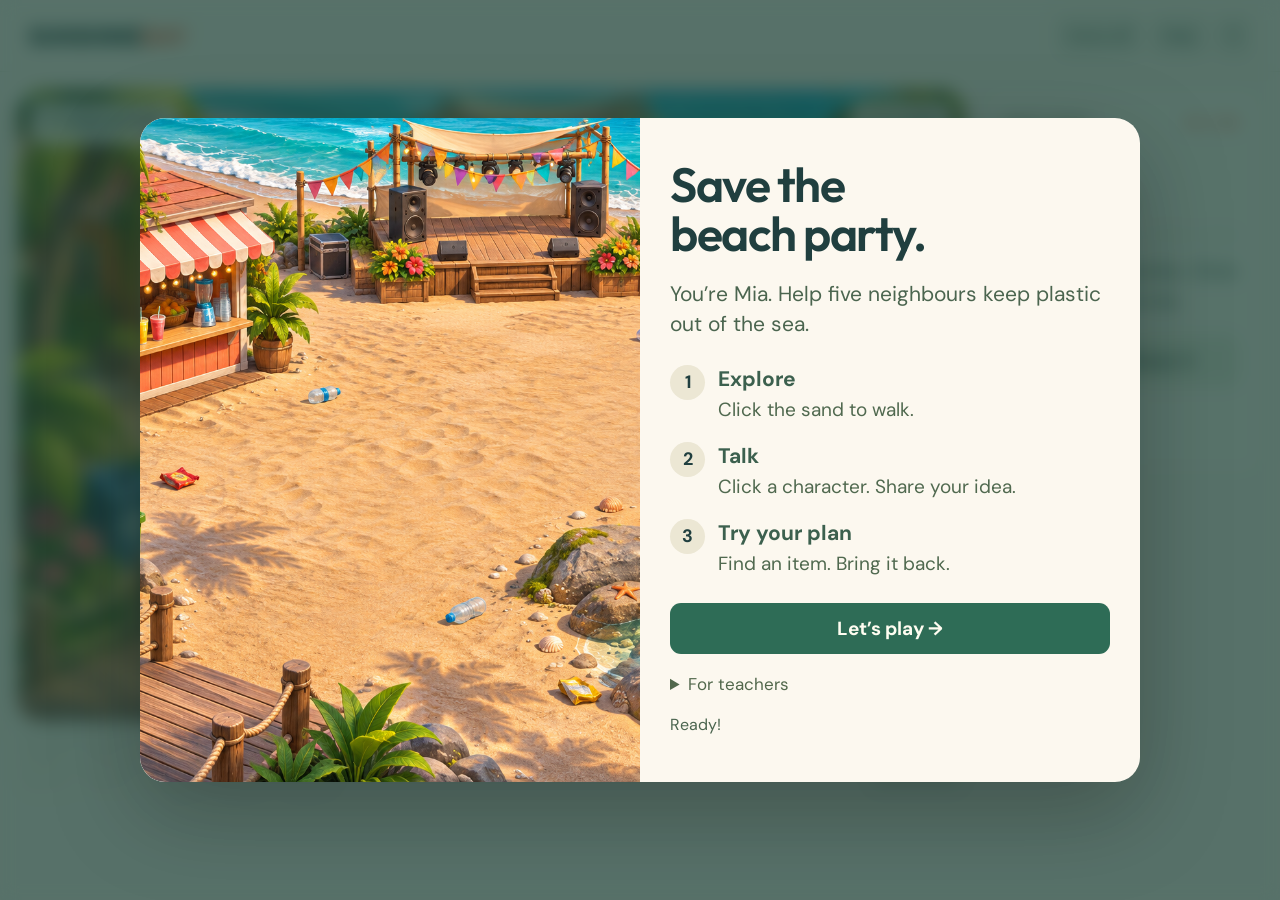
==== index.html @ f7602ed6 "Publish Sunshine Bay beach adventure" ====
<!doctype html><html lang="en"><head><meta charset="utf-8"><meta name="viewport" content="width=device-width,initial-scale=1"><title>Sunshine Bay — A Beach Adventure</title><link rel="stylesheet" href="game.css"><link rel="stylesheet" href="readability.css"></head><body>
<header><a class="logo" href="#">SUNSHINE<span>BAY</span><small>A BEACH ADVENTURE</small></a><div class="header-note"></div><nav><button id="voice" aria-pressed="false">Voice off</button><button id="help">Help</button><button id="restart" title="New game" aria-label="New game">↻</button></nav></header>
<main><section class="play-area"><div class="world-shell" id="shell"><div id="world"><img class="environment" src="assets/beach-world.png" alt="Sunny beach with a drinks stall, festival stage and turtle pool" draggable="false"><div class="sea-glint"></div><div id="entities"></div><div id="footprints"></div><div id="destination"></div><div id="particles"></div><div class="world-note" id="worldNote"></div></div><div class="scene-top"><span class="location">☀ SUNSHINE BAY</span><button id="camera">◎ Find Mia</button></div><div class="walk-tip" id="walkTip"></div><div id="toast" role="status"></div><button id="resumeDialogue" class="hidden">Keep talking ↗</button></div><div class="inventory"><div class="inventory-label">BACKPACK</div><div id="inventorySlots"></div><button id="journalBtn">Our story</button></div></section>
<aside><div class="quest-top"><span class="overline">NEXT STEP</span><span id="counter">01 / 05</span></div><h1 id="questTitle">The cup mountain</h1><div class="progress" id="progress"></div><p id="goal" class="goal"></p><button id="goTarget" class="go-target">Take me there →</button><div class="steps" id="steps"></div><div id="neighbours"></div><div class="speaking-tip"><p id="speakingTip"></p><button id="phrasesBtn">Need words? +</button><p id="phrases" class="hidden">We could… because…<br>What if we…?<br>First…, then…<br>This would protect marine life.</p></div></aside></main>
<section id="dialogue" class="dialogue hidden" role="dialog" aria-label="Character conversation"><div class="portrait-wrap"><div id="portrait" class="portrait"></div><span id="speakerRole"></span></div><div class="dialogue-main"><div class="dialogue-head"><b id="speaker"></b><span id="dialogueStep"></span><button id="closeDialogue" aria-label="Hide conversation">−</button></div><p id="npcLine" aria-live="polite"></p><p id="speakingPrompt"></p><div id="choices"></div><div id="answerArea" class="hidden"><div id="typingBox" class="hidden"><label for="answer">Your idea</label><textarea id="answer" rows="2" placeholder="We could… because…"></textarea><button id="send" class="primary">Send →</button></div><div class="answer-actions"><button id="oral" class="primary">I’ve said my idea ✓</button><button id="typingToggle" class="oral" aria-expanded="false">Type instead</button></div><p id="answerFeedback" role="status"></p></div><div id="dialogueActions"></div><div id="responseTag" class="response-tag"></div></div></section>
<div id="overlay" class="overlay"><div class="welcome-card"><div class="welcome-art"><img src="assets/beach-world.png" alt="Sunshine Bay beach"></div><div class="welcome-copy"><h2>Save the<br>beach party.</h2><p>You’re Mia. Help five neighbours keep plastic out of the sea.</p><div class="tutorial"><div><b>1</b><span><strong>Explore</strong>Click the sand to walk.</span></div><div><b>2</b><span><strong>Talk</strong>Click a character. Share your idea.</span></div><div><b>3</b><span><strong>Try your plan</strong>Find an item. Bring it back.</span></div></div><button id="start" class="primary">Let’s play →</button><details class="teacher-note"><summary>For teachers</summary><p>Speak first, then press “I’ve said my idea”. Characters have scripted replies. You can also type an answer. No speech recognition.</p></details><p id="loading">Loading the beach…</p></div></div></div>
<div id="journal" class="overlay hidden"><div class="journal-card"><div class="dialogue-head"><h2>Our beach story</h2><button id="closeJournal">Close ×</button></div><div id="journalContent"></div></div></div><script src="story.js"></script><script src="game.js"></script></body></html>
---- game.css ----
@import url('https://fonts.googleapis.com/css2?family=DM+Sans:wght@400;500;600;700&family=Outfit:wght@400;500;600;700;800&display=swap');
:root{--ink:#203f3f;--muted:#75827b;--cream:#fcf8ef;--coral:#ed795b;--green:#357b68;--line:#e7e7d9}*{box-sizing:border-box}body{margin:0;background:var(--cream);color:var(--ink);font-family:'DM Sans',Arial,sans-serif}button,a,textarea{-webkit-tap-highlight-color:transparent}button{cursor:pointer;border:0;font:inherit;color:inherit}button:focus-visible,a:focus-visible{outline:3px solid #edac4f;outline-offset:3px}button:disabled{cursor:wait;opacity:.5}header{height:80px;display:flex;align-items:center;justify-content:space-between;padding:0 28px;border-bottom:1px solid var(--line);gap:20px}.logo{text-decoration:none;color:var(--ink);font-family:Outfit,Arial,sans-serif;font-size:24px;font-weight:800;letter-spacing:-1px;line-height:1}.logo span{color:var(--coral)}.logo small{display:block;font:9px 'DM Sans',Arial;letter-spacing:3px;margin-top:7px}.header-note{font-size:13px;color:var(--muted)}nav{display:flex;gap:7px}nav button{background:#ebece0;padding:10px 12px;border-radius:9px;font-size:12px}main{display:grid;grid-template-columns:minmax(0,1fr) 290px;gap:20px;max-width:1800px;margin:auto;padding:20px 24px}.play-area{min-width:0}.world-shell{position:relative;overflow:hidden;border-radius:22px;background:#e9ca8b;aspect-ratio:3/2;box-shadow:0 14px 35px #183b3914;isolation:isolate}#world{position:absolute;width:1536px;height:1024px;transform-origin:top left;overflow:hidden;user-select:none}.environment{position:absolute;width:1536px;height:1024px;pointer-events:none}.sea-glint{position:absolute;top:0;left:22%;width:60%;height:100px;background:linear-gradient(115deg,transparent,#fffa,transparent);opacity:.17;animation:glint 9s ease-in-out infinite;pointer-events:none;clip-path:polygon(0 0,100% 0,100% 35%,0 75%)}@keyframes glint{50%{opacity:.5;transform:translateX(130px)}}.scene-top{position:absolute;left:17px;right:17px;top:17px;display:flex;justify-content:space-between;pointer-events:none}.location,.scene-top button{background:#fffc;color:#315449;padding:10px 13px;border-radius:12px;font-size:10px;font-weight:800;letter-spacing:1px;box-shadow:0 4px 12px #2343}.location i{font-style:normal;color:#8c987f;padding-left:10px}.scene-top button{pointer-events:auto;letter-spacing:0}.walk-tip{position:absolute;bottom:14px;left:16px;right:16px;width:fit-content;max-width:90%;border:1px solid #ffffff4d;background:#254f45df;color:white;padding:11px 15px;border-radius:12px;font-size:12px;box-shadow:0 3px 15px #2342;pointer-events:none}.entity{position:absolute;background:none;border:0;padding:0;transform:translate(-50%,-100%);transform-origin:center bottom;cursor:pointer}.actor{width:175px;height:175px;filter:drop-shadow(0 8px 3px #4c473527)}.actor .sprite{width:100%;height:100%;background-image:url('assets/characters.png');background-size:300% 200%;background-repeat:no-repeat;animation:breathe 3.5s ease-in-out infinite;transform-origin:bottom}.actor .nameplate{position:absolute;top:100%;left:50%;transform:translateX(-50%);font-size:16px;padding:5px 12px;background:#fff7e9ef;box-shadow:0 3px 5px #724f2420;border-radius:20px;white-space:nowrap;line-height:1.2;font-weight:800}.actor .questmark{position:absolute;left:48%;top:-22px;background:#f9d367;color:#64471e;width:32px;height:35px;border-radius:14px 14px 14px 0;display:grid;place-items:center;font-size:23px;font-weight:900;box-shadow:0 3px 0 #a77d37;animation:float 1.5s ease-in-out infinite}.actor.done .questmark{background:#9fddad;color:#2a684e}.actor.current .nameplate{background:#ffe0a1}.actor:hover .sprite{filter:brightness(1.1)}@keyframes breathe{50%{transform:translateY(-3px) rotate(.5deg)}}@keyframes float{50%{transform:translateY(-9px)}}#player{pointer-events:none;width:190px;height:190px;z-index:100}.player-ring{position:absolute;bottom:2px;left:27%;width:48%;height:15px;border:3px solid #e8fff7;border-radius:50%;box-shadow:0 0 15px #dcfff9}#player .sprite{background-image:url('assets/walk-cycle.png');background-size:400% 200%;background-position:0 0;animation:none}.item{width:95px;height:95px;filter:drop-shadow(0 5px 3px #714f3530);transition:filter .2s}.item:hover{filter:drop-shadow(0 0 12px #fff)}.item-image{display:block;width:100%;height:100%;background:url('assets/items.png');background-size:400% 200%;background-repeat:no-repeat}.item .item-name{position:absolute;bottom:100%;left:50%;transform:translateX(-50%);white-space:nowrap;background:#fff9e6;padding:7px 11px;border-radius:9px;font-size:16px;opacity:0;pointer-events:none}.item:hover .item-name,.item.focused .item-name{opacity:1}.item.focused:after{content:'✦';position:absolute;top:-15px;left:44%;font-size:27px;color:#fff4bb;text-shadow:0 0 10px #b67a1f;animation:float 1.6s infinite}.hotspot{position:absolute;transform:translate(-50%,-50%);width:50px;height:50px;background:#fff0;border:3px solid #fffa;border-radius:50%;box-shadow:0 0 0 8px #fffa3822;animation:pulse 2s infinite;cursor:pointer}.hotspot:before{content:'⌕';font-size:27px;color:#fff;text-shadow:0 1px 4px #5e4c30}.hotspot:hover{background:#fff5}.hotspot.done{border-color:#a9e1ad;animation:none}.hotspot.done:before{content:'✓';color:#d6f4bc}.hotspot span{display:none;position:absolute;bottom:115%;left:50%;transform:translateX(-50%);background:#fffbe8;padding:7px 12px;font-size:16px;border-radius:10px;white-space:nowrap}.hotspot:hover span{display:block}@keyframes pulse{50%{box-shadow:0 0 0 12px #fff2}}#destination{position:absolute;width:36px;height:18px;border:3px solid #fff;border-radius:50%;transform:translate(-50%,-50%);opacity:0;pointer-events:none}.footprint{position:absolute;width:9px;height:5px;border-radius:50%;background:#a97e4550;animation:fade 3s forwards;pointer-events:none}@keyframes fade{to{opacity:0}}.speech{position:absolute;transform:translate(-50%,-100%);max-width:320px;padding:16px 20px;border-radius:22px 22px 22px 0;background:#fffdf1;box-shadow:0 7px 0 #6c542329;font-size:20px;line-height:1.3;font-weight:700;pointer-events:none;z-index:9999;animation:appear .25s ease-out}.speech:after{content:'';position:absolute;top:100%;left:18px;border:10px solid transparent;border-top-color:#fffdf1;border-left-color:#fffdf1}@keyframes appear{from{opacity:0;translate:0 15px}to{opacity:1;translate:0 0}}.prop{position:absolute;pointer-events:none;transform:translate(-50%,-100%);width:120px;height:120px}.party-particle{position:absolute;font-size:36px;pointer-events:none;animation:confetti 2s ease-out forwards;z-index:9999}@keyframes confetti{to{transform:translate(var(--dx),-260px) rotate(200deg);opacity:0}}.world-note{position:absolute;right:60px;top:110px;background:#fff4d2;color:#58634b;padding:15px 20px;font-size:20px;border-radius:10px;box-shadow:0 4px 8px #0002;display:none}.world-note.visible{display:block}#toast{position:absolute;top:65px;left:50%;transform:translateX(-50%);width:max-content;max-width:85%;background:#244f47ed;color:#fffbea;padding:12px 18px;border-radius:14px;font-size:13px;opacity:0;pointer-events:none;transition:opacity .2s;z-index:10000}#toast.show{opacity:1}#resumeDialogue{position:absolute;bottom:65px;right:17px;background:#fff3c6;padding:12px;border-radius:12px;font-size:13px}.inventory{display:flex;align-items:center;gap:15px;padding:14px 2px;min-height:90px}.inventory-label{font-size:10px;font-weight:800;letter-spacing:1px}.inventory-label small{display:block;max-width:140px;font-size:10px;line-height:1.4;letter-spacing:0;font-weight:400;color:var(--muted);margin-top:5px}#inventorySlots{display:flex;gap:8px;flex:1}.slot{width:57px;height:57px;border:1px solid #e2dfcf;border-radius:14px;background:#f0ecdc;position:relative}.slot.empty{background:linear-gradient(135deg,#eee9dc,#f9f5e9)}.slot.empty:after{content:'+';position:absolute;inset:0;display:grid;place-items:center;color:#c7c3b5;font-size:20px}.slot .item-image{width:50px;height:50px;position:absolute;left:3px;top:3px}.slot.used{opacity:.6}.slot span{display:none;position:absolute;bottom:110%;background:#244e44;color:#fff;padding:7px;border-radius:7px;font-size:11px;white-space:nowrap}.slot:hover span{display:block}#journalBtn{font-size:12px;padding:11px;background:#e8eadd;border-radius:10px}aside{background:#fffdf5;border:1px solid var(--line);padding:22px;border-radius:20px;align-self:start}.quest-top{display:flex;justify-content:space-between;gap:10px}.overline{font-size:10px;letter-spacing:1.7px;font-weight:800;color:#819074}#counter{font-size:10px;color:var(--coral);font-weight:800}h1{font-family:Outfit,Arial;font-size:27px;font-weight:600;line-height:1.12;letter-spacing:-.5px;margin:15px 0}.progress{display:flex;gap:6px;margin:18px 0}.progress i{height:5px;background:#e7e9db;flex:1;border-radius:5px}.progress i.on{background:#6cab8c}.progress i.current{background:#edb467}.goal{font-size:13px;line-height:1.6;margin:15px 0;color:#54705f}.go-target{background:#eaf0df;width:100%;padding:12px;border-radius:10px;text-align:left;font-size:12px;font-weight:700}.steps{margin-top:18px;display:grid;gap:12px}.step{font-size:11px;display:flex;gap:9px;line-height:1.4;color:#a2a99a}.step b{display:grid;place-items:center;border:1px solid #dce0d0;width:20px;height:20px;border-radius:50%;flex-shrink:0;font-size:10px}.step.active{color:#3b6a55}.step.active b{background:#f6dc9c;border-color:#f6dc9c}.step.complete{color:#69957b}.step.complete b{background:#e4efdf;border-color:#e4efdf}.divider{height:1px;background:var(--line);margin:20px 0}#neighbours{display:flex;margin:12px -2px;gap:3px}.neighbour{width:43px;height:45px;overflow:hidden;border-radius:50%;background:#f0ebdd;position:relative;border:2px solid transparent}.neighbour.current{border-color:#d7aa57}.neighbour .mini-portrait{position:absolute;width:130px;height:130px;left:-44px;top:-4px;background-image:url('assets/characters.png');background-size:300% 200%}.neighbour.done{background:#dcebdd}.speaking-tip{background:#eef1e4;padding:14px;border-radius:13px;margin-top:18px}.speaking-tip>span{font-size:9px;color:#798763;letter-spacing:.8px;font-weight:bold}.speaking-tip p{font-size:12px;line-height:1.7;color:#58705a;margin:9px 0}.speaking-tip button{background:none;padding:0;color:#748260;font-size:11px;text-decoration:underline}.dialogue{position:fixed;bottom:22px;left:50%;transform:translateX(-50%);width:min(920px,calc(100% - 38px));display:flex;gap:22px;background:#fffdf2f7;box-shadow:0 15px 80px #153c3940;border:2px solid #fff;border-radius:24px;padding:24px;z-index:30;backdrop-filter:blur(15px);animation:appear .3s ease-out}.portrait-wrap{width:118px;flex-shrink:0}.portrait{width:118px;height:138px;background:url('assets/characters.png');background-size:300% 200%;background-repeat:no-repeat;border-radius:14px}.portrait-wrap>span{font-size:9px;letter-spacing:1px;display:block;text-align:center;color:#8e947b;line-height:1.5;margin-top:8px}.dialogue-main{flex:1;min-width:0}.dialogue-head{display:flex;align-items:center;gap:12px}.dialogue-head b{font-family:Outfit,Arial;font-size:21px}.dialogue-head>span{font-size:10px;letter-spacing:1px;color:#ac9a71;flex:1}.dialogue-head>button{margin-left:auto;background:#efeddf;border-radius:9px;padding:7px 11px}.dialogue p{line-height:1.45}#npcLine{font-size:18px;margin:10px 0}#speakingPrompt{font-size:12px;color:#69806a;margin:8px 0}#choices{display:flex;gap:8px;flex-wrap:wrap;margin:13px 0}#choices button{background:#eee9d9;border:1px solid transparent;border-radius:12px;padding:12px 15px;font-size:12px}#choices button.selected{background:#e0ebd6;border-color:#70a68b}#answerArea label{font-size:11px;color:#89917b;display:block;margin-bottom:6px}textarea{display:block;width:100%;background:#fffdf7;border:1px solid #d7dcc9;padding:10px 12px;border-radius:10px;resize:vertical;font:14px 'DM Sans',Arial;color:#24483d;min-height:65px}textarea:focus{outline:2px solid #9ebf9a}.answer-actions{display:flex;gap:10px;margin-top:9px}.primary{background:#2e6c56;color:#fffdf1;border-radius:11px;padding:13px 19px;font-size:13px;font-weight:700}.primary:hover{background:#418569}.oral{background:#eeeada;color:#707d63;border-radius:11px;padding:11px 15px;font-size:12px}#answerFeedback{font-size:11px;color:#a66c43;margin:6px 0 0}#dialogueActions{display:flex;gap:9px;flex-wrap:wrap;margin-top:12px}.response-tag{font-size:9px;color:#9fa58e;margin-top:12px}.overlay{position:fixed;inset:0;background:#183d35b8;z-index:100;backdrop-filter:blur(9px);display:grid;place-items:center;padding:24px}.welcome-card{width:min(1000px,100%);max-height:93vh;display:grid;grid-template-columns:1fr 1fr;background:var(--cream);border-radius:25px;overflow:auto;box-shadow:0 30px 90px #0004}.welcome-art{min-height:620px;position:relative;overflow:hidden;border-radius:25px 0 0 25px}.welcome-art img{width:100%;height:100%;object-fit:cover;object-position:39% center;position:absolute}.welcome-copy{padding:38px}.welcome-copy h2{font-family:Outfit,Arial;font-size:46px;line-height:1.02;font-weight:600;letter-spacing:-1.5px;margin:17px 0}.welcome-copy>p{font-size:13px;color:#78816c;line-height:1.7}.tutorial{display:grid;gap:16px;margin:25px 0}.tutorial>div{display:flex;gap:13px}.tutorial b{font-size:12px;background:#ece7d4;border-radius:50%;width:30px;height:30px;display:grid;place-items:center;flex-shrink:0}.tutorial span{font-size:12px;line-height:1.5;color:#7b836e}.tutorial strong{display:block;font-weight:700;color:#3c604e;font-size:13px;margin-bottom:3px}.welcome-copy .primary{width:100%}.welcome-copy .teacher-note{font-size:10px;margin:15px 0 0}#loading{font-size:10px}.journal-card{background:var(--cream);padding:30px;border-radius:24px;width:min(760px,100%);max-height:85vh;overflow:auto}.journal-card h2{font-family:Outfit,Arial;letter-spacing:-1px;font-weight:600}.journal-entry{padding:12px 0;border-bottom:1px solid var(--line);font-size:13px;line-height:1.6}.journal-entry b{color:#46775b}.final-card{max-width:620px;background:var(--cream);padding:40px;border-radius:25px;max-height:90vh;overflow:auto}.final-card h2{font:600 44px/1.05 Outfit,Arial;letter-spacing:-1px}.final-card p{line-height:1.6;font-size:14px}.final-card .primary{width:100%;margin-top:10px}.final-plans{background:#e8eddd;border-radius:13px;padding:15px;font-size:13px;line-height:1.8}.hidden{display:none!important}@media(min-width:1600px){aside{padding:28px}.goal{font-size:15px}.step{font-size:13px}}@media(max-width:1000px){main{grid-template-columns:minmax(0,1fr) 240px;padding:14px;gap:12px}aside{padding:16px}.header-note{display:none}h1{font-size:23px}.inventory-label{display:none}.slot{width:48px;height:48px}.slot .item-image{width:44px;height:44px;left:1px;top:1px}.dialogue{bottom:14px}}@media(max-width:740px){header{height:65px;padding:0 13px}.logo{font-size:20px}nav button{padding:8px;font-size:10px}main{grid-template-columns:1fr;padding:10px}.world-shell{aspect-ratio:1.2}.world-shell #world{top:0}aside{display:grid;grid-template-columns:1fr 1fr;gap:8px 15px}aside h1,aside .progress,aside .goal,aside .go-target{grid-column:1/-1}aside h1{margin:3px 0}.quest-top{grid-column:1/-1}aside .progress{margin:4px 0}.goal{margin:2px 0!important}.steps{grid-column:1/2;margin:7px 0}.divider,aside>.overline,#neighbours{display:none}.speaking-tip{grid-column:2/3;grid-row:6/8;margin-top:5px}.scene-top{left:10px;right:10px;top:10px}.location{font-size:8px;padding:8px}.location i{display:none}.scene-top button{font-size:9px;padding:8px}.walk-tip{font-size:10px;bottom:9px;left:9px;padding:8px}.inventory{padding:9px 0;gap:7px}.slot{width:43px;height:43px}.slot .item-image{width:39px;height:39px}.dialogue{gap:10px;padding:15px;border-radius:20px;max-height:83vh;overflow:auto;bottom:9px;width:calc(100% - 18px)}.portrait-wrap{width:68px}.portrait{width:68px;height:85px}#npcLine{font-size:15px}#choices button{padding:9px;font-size:11px}.answer-actions{flex-wrap:wrap}.primary,.oral{font-size:12px;padding:11px}.portrait-wrap>span{font-size:7px}.dialogue-head b{font-size:18px}.dialogue-head>span{font-size:8px}.welcome-card{grid-template-columns:1fr}.welcome-art{min-height:150px;max-height:180px;border-radius:25px 25px 0 0}.welcome-copy{padding:23px}.welcome-copy h2{font-size:34px;margin:10px 0}.tutorial{margin:16px 0;gap:10px}.welcome-copy>p{font-size:12px}.tutorial strong{font-size:12px}.tutorial span{font-size:11px}#journalBtn{font-size:10px;padding:9px}.final-card{padding:25px}.final-card h2{font-size:34px}}

/* Preserve the complete beach at every viewport width. */
@media(max-width:740px){.world-shell{aspect-ratio:3/2}.walk-tip{max-width:94%;line-height:1.4}.dialogue{max-height:78vh}}

.cleanup-layer{position:absolute;inset:0;width:1536px;height:1024px;pointer-events:none;animation:cleanFade 1s ease-out}@keyframes cleanFade{from{opacity:0}to{opacity:1}}
---- readability.css ----
/* One action at a time; readable classroom text. */
body{font-size:18px}header{height:72px}nav button{font-size:16px;min-height:44px}.logo small,.header-note,#steps,#neighbours,#speakerRole,#dialogueStep,#responseTag,#speakingTip,.walk-tip,.inventory-label{display:none!important}
main{grid-template-columns:minmax(0,1fr) 280px;gap:18px;padding:18px}aside{padding:22px;display:block}h1{font-size:30px;line-height:1.15}.overline,#counter{font-size:15px;letter-spacing:.7px}.goal{font-size:21px!important;line-height:1.45;color:#345c48;margin:18px 0!important}.go-target{font-size:18px;min-height:52px;text-align:center}.progress{margin:16px 0}.speaking-tip{padding:0;background:none;margin-top:20px}.speaking-tip button{font-size:18px;color:#345d49;text-decoration:none;padding:8px 0;min-height:44px}.speaking-tip p{font-size:20px;line-height:1.7;color:#345d49}#journalBtn{font-size:16px;min-height:44px}.location,.scene-top button{font-size:15px;letter-spacing:0;min-height:42px}.scene-top{top:12px;left:12px;right:12px}#toast,#resumeDialogue{font-size:18px;line-height:1.4}#toast{top:65px;max-width:90%}.world-note{display:none!important}.actor .nameplate{font-size:var(--map-label,28px);padding:6px 13px}.item .item-name,.hotspot span{font-size:var(--map-label,28px)}.hotspot{width:var(--map-target,60px);height:var(--map-target,60px)}.hotspot:before{font-size:var(--map-label,28px)}.dialogue-open .speech{display:none}.dialogue{width:min(980px,calc(100% - 32px));gap:18px;padding:24px;max-height:85vh;overflow:auto}.portrait-wrap{width:90px}.portrait{width:90px;height:110px}.dialogue-head b{font-size:27px}.dialogue-head>button{font-size:23px;min-width:44px;min-height:44px}#npcLine{font-size:26px;line-height:1.4;margin:12px 0}#speakingPrompt{font-size:20px;line-height:1.4;color:#466549;margin:10px 0}#speakingPrompt:empty{display:none}#choices{gap:10px;margin:18px 0}#choices button{font-size:19px;padding:14px 18px;min-height:50px}.primary,.oral{font-size:19px;min-height:50px;padding:13px 20px}.answer-actions{margin-top:18px;gap:12px}#answerArea label{font-size:18px;color:#526a4b}textarea{font-size:21px;line-height:1.5;min-height:85px}#typingBox>.primary{margin-top:10px}#answerFeedback{font-size:18px;line-height:1.4;color:#8e562b}#dialogueActions{margin-top:18px}.welcome-art{min-height:530px}.welcome-copy{padding:30px}.welcome-copy h2{font-size:48px;margin:12px 0 20px}.welcome-copy>p{font-size:21px;line-height:1.45;color:#4b654f}.tutorial{gap:18px;margin:25px 0}.tutorial strong{font-size:21px}.tutorial span{font-size:19px;line-height:1.4;color:#50694f}.tutorial b{font-size:18px;width:35px;height:35px}.welcome-copy .teacher-note{font-size:17px;line-height:1.5;margin-top:18px;color:#52684c}.teacher-note summary{cursor:pointer}.teacher-note p{font-size:17px}#loading{font-size:16px}.journal-entry{font-size:20px;line-height:1.55}.journal-card .dialogue-head button{font-size:18px}.final-card p,.final-plans{font-size:21px;line-height:1.5}.final-card .overline{display:none}.slot span{font-size:16px}
@media(max-width:1050px){main{grid-template-columns:1fr}aside{display:grid;grid-template-columns:1fr auto;gap:8px 20px;align-items:center}aside .quest-top{grid-column:1/-1}aside h1{grid-column:1;grid-row:2;margin:4px 0;font-size:26px}aside .progress{display:none}aside .goal{grid-column:1;grid-row:3;font-size:20px!important;margin:0!important}aside .go-target{grid-column:2;grid-row:2/4;width:auto}aside .speaking-tip{grid-column:1/-1;grid-row:auto;margin:0}.speaking-tip p{margin:6px 0}.world-shell{aspect-ratio:3/2}}
@media(max-width:640px){header{padding:0 12px;height:66px}.logo{font-size:21px}nav{gap:5px}nav button{font-size:15px;padding:8px 10px}main{padding:10px;gap:10px}.location{display:none}.scene-top{justify-content:flex-end}.scene-top button{font-size:16px}.inventory{min-height:68px}#journalBtn{font-size:15px;padding:9px}.slot{width:45px;height:45px}.slot .item-image{width:41px;height:41px}.quest-top .overline,#counter{font-size:14px}aside{padding:17px;gap:8px 12px}aside h1{font-size:24px}aside .goal{font-size:19px!important}aside .go-target{font-size:17px;padding:12px;max-width:130px}#toast{font-size:17px;top:60px}.dialogue{bottom:8px;width:calc(100% - 16px);padding:18px;gap:10px;max-height:88vh}.portrait-wrap{width:58px}.portrait{width:58px;height:73px}.dialogue-head b{font-size:25px}#npcLine{font-size:23px;line-height:1.35}#speakingPrompt{font-size:18px}#choices{gap:8px;margin:14px 0}#choices button{font-size:18px;min-height:48px;padding:11px 13px}.primary,.oral{font-size:18px;min-height:48px;padding:12px 16px}.answer-actions{gap:8px;margin-top:12px}.welcome-art{min-height:125px;max-height:125px}.welcome-copy{padding:22px}.welcome-copy h2{font-size:36px;line-height:1.05;margin:4px 0 15px}.welcome-copy>p{font-size:19px}.tutorial{gap:12px;margin:18px 0}.tutorial strong{font-size:19px}.tutorial span{font-size:17px}.tutorial b{font-size:17px;width:31px;height:31px}.welcome-copy .teacher-note{font-size:16px}.overlay{padding:12px}.final-card p,.final-plans{font-size:19px}}
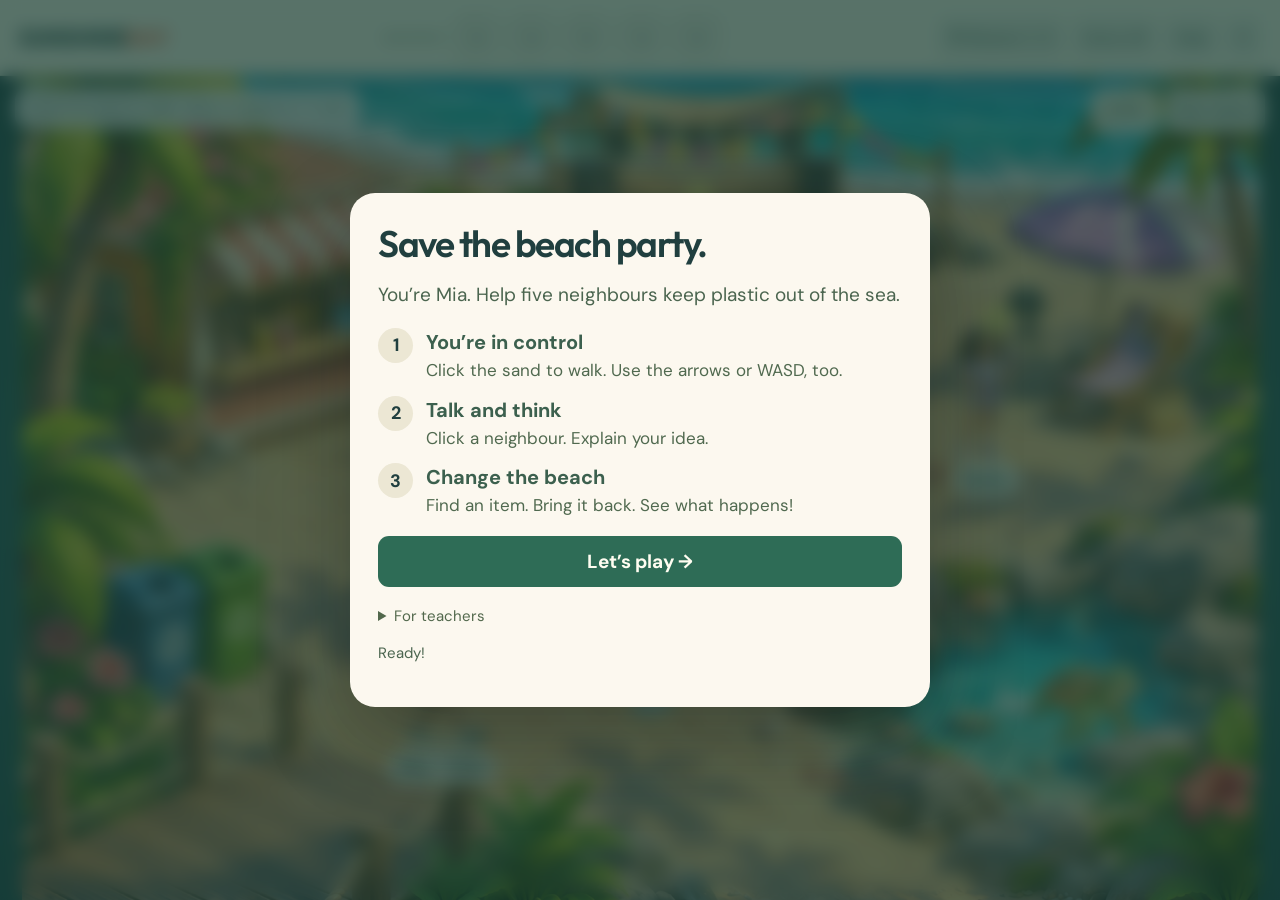
==== commit 769ec14c: "Make beach exploration manual and add a living festival scene" ====
--- a/index.html
+++ b/index.html
@@ -1,7 +1,7 @@
-<!doctype html><html lang="en"><head><meta charset="utf-8"><meta name="viewport" content="width=device-width,initial-scale=1"><title>Sunshine Bay — A Beach Adventure</title><link rel="stylesheet" href="game.css"><link rel="stylesheet" href="readability.css"></head><body>
-<header><a class="logo" href="#">SUNSHINE<span>BAY</span><small>A BEACH ADVENTURE</small></a><div class="header-note"></div><nav><button id="voice" aria-pressed="false">Voice off</button><button id="help">Help</button><button id="restart" title="New game" aria-label="New game">↻</button></nav></header>
-<main><section class="play-area"><div class="world-shell" id="shell"><div id="world"><img class="environment" src="assets/beach-world.png" alt="Sunny beach with a drinks stall, festival stage and turtle pool" draggable="false"><div class="sea-glint"></div><div id="entities"></div><div id="footprints"></div><div id="destination"></div><div id="particles"></div><div class="world-note" id="worldNote"></div></div><div class="scene-top"><span class="location">☀ SUNSHINE BAY</span><button id="camera">◎ Find Mia</button></div><div class="walk-tip" id="walkTip"></div><div id="toast" role="status"></div><button id="resumeDialogue" class="hidden">Keep talking ↗</button></div><div class="inventory"><div class="inventory-label">BACKPACK</div><div id="inventorySlots"></div><button id="journalBtn">Our story</button></div></section>
-<aside><div class="quest-top"><span class="overline">NEXT STEP</span><span id="counter">01 / 05</span></div><h1 id="questTitle">The cup mountain</h1><div class="progress" id="progress"></div><p id="goal" class="goal"></p><button id="goTarget" class="go-target">Take me there →</button><div class="steps" id="steps"></div><div id="neighbours"></div><div class="speaking-tip"><p id="speakingTip"></p><button id="phrasesBtn">Need words? +</button><p id="phrases" class="hidden">We could… because…<br>What if we…?<br>First…, then…<br>This would protect marine life.</p></div></aside></main>
+<!doctype html><html lang="en"><head><meta charset="utf-8"><meta name="viewport" content="width=device-width,initial-scale=1,viewport-fit=cover"><title>Sunshine Bay — A Beach Adventure</title><link rel="stylesheet" href="game.css"><link rel="stylesheet" href="readability.css"><link rel="stylesheet" href="play.css?v=4"></head><body>
+<header><a class="logo" href="#">SUNSHINE<span>BAY</span></a><div class="inventory" aria-label="Backpack"><div class="inventory-label">BACKPACK</div><div id="inventorySlots"></div></div><nav><button id="questButton">⚑ Mission 1 / 5</button><button id="music" class="hidden">♫ Music off</button><button id="voice" aria-pressed="false">Voice off</button><button id="help">Help</button><button id="restart" title="New game" aria-label="New game">↻</button></nav></header>
+<main><section class="play-area"><div class="world-shell" id="shell"><div id="world"><img class="environment" src="assets/beach-living.png" alt="Sunny beach with a drinks stall, festival stage and turtle pool" draggable="false"><div id="entities"></div><div id="footprints"></div><div id="destination"></div><div id="particles"></div><div class="world-note" id="worldNote"></div></div><div class="scene-top"><span class="location">Click the sand to walk · Click a neighbour to talk</span><div><button id="camera">◎ Mia</button><button id="journalBtn">Our story</button></div></div><div class="walk-tip" id="walkTip"></div><div id="toast" role="status"></div><button id="resumeDialogue" class="hidden">Keep talking ↗</button><div id="partyBanner" class="hidden">SUNSHINE BAY FESTIVAL <span>You made it happen!</span></div></div></section></main>
+<div id="questPanel" class="mission-overlay hidden"><aside role="dialog" aria-label="Your mission"><button id="closeQuest" class="close-panel" aria-label="Close mission">×</button><div class="quest-top"><span class="overline">YOUR MISSION</span><span id="counter">01 / 05</span></div><h1 id="questTitle">The cup mountain</h1><div class="progress" id="progress"></div><p id="goal" class="goal"></p><button id="goTarget" class="go-target">Show on the beach →</button><p class="manual-note">You move Mia. Click the sand to choose her path.</p><div class="steps" id="steps"></div><div id="neighbours"></div><div class="speaking-tip"><p id="speakingTip"></p><button id="phrasesBtn">Need words? +</button><p id="phrases" class="hidden">We could… because…<br>What if we…?<br>First…, then…<br>This would protect marine life.</p></div></aside></div>
 <section id="dialogue" class="dialogue hidden" role="dialog" aria-label="Character conversation"><div class="portrait-wrap"><div id="portrait" class="portrait"></div><span id="speakerRole"></span></div><div class="dialogue-main"><div class="dialogue-head"><b id="speaker"></b><span id="dialogueStep"></span><button id="closeDialogue" aria-label="Hide conversation">−</button></div><p id="npcLine" aria-live="polite"></p><p id="speakingPrompt"></p><div id="choices"></div><div id="answerArea" class="hidden"><div id="typingBox" class="hidden"><label for="answer">Your idea</label><textarea id="answer" rows="2" placeholder="We could… because…"></textarea><button id="send" class="primary">Send →</button></div><div class="answer-actions"><button id="oral" class="primary">I’ve said my idea ✓</button><button id="typingToggle" class="oral" aria-expanded="false">Type instead</button></div><p id="answerFeedback" role="status"></p></div><div id="dialogueActions"></div><div id="responseTag" class="response-tag"></div></div></section>
-<div id="overlay" class="overlay"><div class="welcome-card"><div class="welcome-art"><img src="assets/beach-world.png" alt="Sunshine Bay beach"></div><div class="welcome-copy"><h2>Save the<br>beach party.</h2><p>You’re Mia. Help five neighbours keep plastic out of the sea.</p><div class="tutorial"><div><b>1</b><span><strong>Explore</strong>Click the sand to walk.</span></div><div><b>2</b><span><strong>Talk</strong>Click a character. Share your idea.</span></div><div><b>3</b><span><strong>Try your plan</strong>Find an item. Bring it back.</span></div></div><button id="start" class="primary">Let’s play →</button><details class="teacher-note"><summary>For teachers</summary><p>Speak first, then press “I’ve said my idea”. Characters have scripted replies. You can also type an answer. No speech recognition.</p></details><p id="loading">Loading the beach…</p></div></div></div>
-<div id="journal" class="overlay hidden"><div class="journal-card"><div class="dialogue-head"><h2>Our beach story</h2><button id="closeJournal">Close ×</button></div><div id="journalContent"></div></div></div><script src="story.js"></script><script src="game.js"></script></body></html>
+<div id="overlay" class="overlay"><div class="welcome-card"><div class="welcome-copy"><h2>Save the beach party.</h2><p>You’re Mia. Help five neighbours keep plastic out of the sea.</p><div class="tutorial"><div><b>1</b><span><strong>You’re in control</strong>Click the sand to walk. Use the arrows or WASD, too.</span></div><div><b>2</b><span><strong>Talk and think</strong>Click a neighbour. Explain your idea.</span></div><div><b>3</b><span><strong>Change the beach</strong>Find an item. Bring it back. See what happens!</span></div></div><button id="start" class="primary">Let’s play →</button><details class="teacher-note"><summary>For teachers</summary><p>Speak first, then press “I’ve said my idea”. Characters have scripted replies. Typing is optional. Open ⚑ Mission for your next step.</p></details><p id="loading">Loading the beach…</p></div></div></div>
+<div id="journal" class="overlay hidden"><div class="journal-card"><div class="dialogue-head"><h2>Our beach story</h2><button id="closeJournal">Close ×</button></div><div id="journalContent"></div></div></div><script src="story.js?v=4"></script><script src="beach-life.js?v=4"></script><script src="game.js?v=4"></script></body></html>
--- a/play.css
+++ b/play.css
@@ -0,0 +1,8 @@
+html,body{height:100%;width:100%;overflow:hidden;overscroll-behavior:none}body{height:100dvh;display:flex;flex-direction:column;background:#1a4a48}header{flex:0 0 76px;height:76px;padding:8px 18px;background:#fffbee;gap:12px;z-index:20;box-shadow:0 3px 20px #1235}.logo{font-size:23px;white-space:nowrap}header nav{gap:6px}header nav button{font-size:15px;padding:10px 12px;white-space:nowrap}.inventory{margin:0 auto;min-height:0;padding:0;gap:9px;flex:1;justify-content:center}.inventory-label{display:block!important;font-size:10px;letter-spacing:1px;color:#67775e}#inventorySlots{flex:none;gap:7px}.slot{width:48px;height:48px;border:2px solid #dedfc9;background:#f1eedc}.slot .item-image{width:44px;height:44px;left:0;top:0}.slot.empty:after{font-size:27px;color:#84937c}.slot.used{opacity:.7;background:#deebd4}.slot span{top:115%;bottom:auto;z-index:99;background:#244d43;font-size:15px;padding:10px}.slot:last-child span{right:0}main{display:block!important;flex:1;min-height:0;width:100%;max-width:none;padding:0;overflow:hidden;margin:0}.play-area,.world-shell{width:100%;height:100%;min-height:0}.world-shell{aspect-ratio:auto!important;border-radius:0;background:radial-gradient(ellipse,#367f78,#123c40);box-shadow:none}#world{will-change:transform;isolation:isolate}.environment{z-index:0}#entities,#particles,#footprints{position:absolute;inset:0;pointer-events:none}#entities .entity,#entities .hotspot{pointer-events:auto}#entities .prop{pointer-events:none}.scene-top{top:12px;left:15px;right:15px;z-index:10;align-items:start}.scene-top>div{display:flex;gap:7px}.location{font-size:14px;font-weight:500;background:#ffffffe8;max-width:500px;min-height:0;padding:11px 14px}.scene-top button{background:#fffdf0ed;font-size:15px}.actor .nameplate{font-size:var(--map-label,28px)}#toast{top:auto;bottom:18px;max-width:min(80%,650px);z-index:25;font-size:18px;box-shadow:0 5px 20px #1235}.mission-overlay{position:fixed;inset:0;z-index:35;display:grid;place-items:center;background:#123b4563;backdrop-filter:blur(4px);padding:20px;animation:missionIn .3s ease-out}.mission-overlay aside{display:block!important;position:relative;width:min(530px,95vw);padding:32px;background:#fffcef;border:3px solid #fff7d4;border-radius:23px;box-shadow:0 25px 90px #1237;max-height:calc(100dvh - 35px);overflow:auto}.quest-top{padding-right:30px}.quest-top .overline,#counter{font-size:15px}.mission-overlay h1{font-size:34px;line-height:1.1;margin:18px 0;grid-row:auto}.mission-overlay .progress{display:flex!important;margin:18px 0}.mission-overlay .goal{font-size:24px!important;line-height:1.4;margin:18px 0!important}.mission-overlay .go-target{max-width:none;width:100%;font-size:20px;padding:16px;background:#326d55;color:white;grid-row:auto}.mission-overlay .speaking-tip{display:block;margin-top:10px}.mission-overlay .manual-note{font-size:16px;color:#718169;line-height:1.4;margin:14px 0 0}.close-panel{position:absolute;top:14px;right:14px;background:#e9ead9;width:38px;height:38px;border-radius:11px;font-size:27px}.target-glow{filter:drop-shadow(0 0 19px #fff5a7)!important}.target-glow .sprite{animation:targetGlow .65s ease-in-out 7}.target-beacon{position:absolute;pointer-events:none;transform:translate(-50%,-100%);font-size:var(--map-label,28px);color:#fff8bb;text-shadow:0 2px 5px #674d11;font-weight:900;animation:float 1s ease-in-out infinite;z-index:9999}.dialogue{bottom:18px;max-height:calc(100dvh - 105px);width:min(920px,calc(100% - 30px));padding:20px;z-index:40}#npcLine{font-size:24px;line-height:1.35}#speakingPrompt{font-size:18px}.dialogue .primary,.dialogue .oral,#choices button{font-size:18px;padding:11px 15px;min-height:45px}#choices{margin:12px 0}#dialogueActions{margin-top:12px}.answer-actions{margin-top:12px}#resumeDialogue{z-index:20;bottom:18px;right:18px}.welcome-card{display:block;max-width:580px;max-height:calc(100dvh - 28px);overflow:auto}.welcome-copy{padding:28px}.welcome-copy h2{font-size:37px;margin:4px 0 14px}.welcome-copy>p{font-size:19px}.tutorial{gap:13px;margin:18px 0}.tutorial strong{font-size:20px}.tutorial span{font-size:17px}.teacher-note,#loading{font-size:15px!important}.journal-card{max-height:calc(100dvh - 28px)}#partyBanner{position:absolute;top:20px;left:50%;transform:translateX(-50%);background:#fff0aeed;color:#615022;padding:12px 24px;text-align:center;font-weight:900;font-size:22px;border-radius:16px;box-shadow:0 5px 25px #1234;z-index:12;pointer-events:none;animation:missionIn .6s ease-out}#partyBanner span{display:block;font-size:15px;font-weight:500;margin-top:3px}.life-layer{position:absolute;inset:0;pointer-events:none;z-index:1}.water-motion{position:absolute;inset:0;pointer-events:none;z-index:1;overflow:hidden}.water-motion svg{width:1536px;height:1024px}.ocean-stroke{fill:none;stroke:#d6fff5;stroke-width:5;opacity:.65;animation:waveFlow 4.8s linear infinite}.ocean-stroke:nth-child(2n){animation-delay:-2.4s;stroke-width:3}.pool-ring{fill:none;stroke:#c4ffec;stroke-width:3;opacity:.5;animation:poolPulse 4s ease-in-out infinite}.swimming-turtle{width:142px;height:142px;position:absolute;pointer-events:none;transform:translate(-50%,-50%);filter:drop-shadow(0 10px 5px #07575455)}.swimming-turtle .item-image{position:absolute;inset:0;animation:turtlePaddle 1.3s ease-in-out infinite}.swimming-turtle:after{content:'';position:absolute;left:20%;top:70%;width:70%;height:15%;border:3px solid #c6fff6aa;border-radius:50%;animation:poolPulse 2.5s infinite;z-index:-1}.litter{position:absolute;transform:translate(-50%,-50%);width:64px;height:45px;filter:drop-shadow(0 5px 2px #76593455);pointer-events:none;transition:opacity 1.2s,scale 1.2s}.litter img{width:100%;height:100%;object-fit:contain}.litter.gone{opacity:0;scale:.3}.litter.water-litter{width:75px;height:50px;filter:drop-shadow(0 6px 4px #24686366)}.beach-visitor{position:absolute;width:155px;height:155px;transform:translate(-50%,-100%);pointer-events:none;filter:drop-shadow(0 8px 3px #514e4033)}.beach-visitor .visitor-sprite{width:100%;height:100%;background:url('assets/characters.png');background-size:300% 200%;transform-origin:bottom;animation:visitorIdle 2.2s ease-in-out infinite}.beach-visitor .visitor-bottle{position:absolute;width:48px;height:48px;left:58%;top:45%;background:url('assets/items.png');background-size:400% 200%;background-position:0 0;transform:rotate(-10deg)}.beach-visitor.cleaner .visitor-bottle{background-position:33.333% 0;width:70px;height:70px;top:42%;left:55%;transform:rotate(-35deg)}.beach-visitor.dancing .visitor-sprite{animation:visitorDance .65s ease-in-out infinite}.stage-lights{position:absolute;left:32%;top:4%;width:41%;height:30%;pointer-events:none;mix-blend-mode:screen;opacity:.55;z-index:2}.stage-lights i{position:absolute;top:0;left:10%;width:32%;height:100%;transform-origin:top;clip-path:polygon(48% 0,52% 0,100% 100%,0 100%);background:linear-gradient(#ffe5a9,#fd739b66,transparent);animation:spotlight 3s ease-in-out infinite alternate}.stage-lights i:nth-child(2){left:45%;background:linear-gradient(#d0ffda,#5be9e566,transparent);animation-delay:-1.5s}.festival-decoration{position:absolute;left:29%;top:31%;width:43%;font-size:45px;letter-spacing:20px;white-space:nowrap;pointer-events:none;z-index:5;color:#f5cc6a;text-shadow:0 2px 5px #6442}.stage-party .actor .sprite{animation:visitorDance .7s infinite}.stage-party .scene-top .location{visibility:hidden}.stage-party #questButton{background:#f3cb6d;color:#524324}@keyframes missionIn{from{opacity:0;translate:0 18px;scale:.94}to{opacity:1;translate:0 0;scale:1}}@keyframes targetGlow{50%{filter:brightness(1.4)}}@keyframes waveFlow{0%{transform:translate(30px,-12px);opacity:0}25%{opacity:.7}75%{opacity:.5}100%{transform:translate(-25px,26px);opacity:0}}@keyframes poolPulse{50%{opacity:.8;stroke-width:5}100%{opacity:.2}}@keyframes turtlePaddle{50%{transform:rotate(5deg) scaleY(.95)}}@keyframes visitorIdle{50%{transform:translateY(-3px) rotate(1deg)}}@keyframes visitorDance{0%,100%{transform:translateY(0) rotate(-5deg)}50%{transform:translateY(-13px) rotate(6deg)}}@keyframes spotlight{from{transform:rotate(-28deg)}to{transform:rotate(28deg)}}
+@media(max-width:1050px){header{height:115px;flex-basis:115px;flex-wrap:wrap;justify-content:space-between;gap:7px;padding:8px 14px}.logo{font-size:21px}.inventory{order:3;flex:0 0 100%;justify-content:center}.slot{width:42px;height:42px}.slot .item-image{width:38px;height:38px}header nav button{font-size:14px;min-height:39px;padding:8px 10px}.scene-top .location{display:none}.scene-top{justify-content:flex-end}.dialogue{max-height:calc(100dvh - 135px)}}
+@media(max-width:640px){header{height:114px;flex-basis:114px;padding:6px 8px}.logo{font-size:18px}header nav{gap:4px}header nav button{font-size:12px;min-height:34px;padding:7px 8px}header nav #voice{display:none}.inventory-label{font-size:10px}.slot{width:42px;height:42px}.scene-top{top:8px;right:8px}.scene-top button{font-size:13px;min-height:34px;padding:7px 10px}.mission-overlay aside{padding:24px}.mission-overlay h1{font-size:29px}.mission-overlay .goal{font-size:22px!important}.mission-overlay .go-target{font-size:18px}#toast{font-size:16px;bottom:12px;max-width:92%}.dialogue{padding:14px;gap:9px;bottom:8px;max-height:calc(100dvh - 130px);width:calc(100% - 16px)}.portrait-wrap{width:48px}.portrait{width:48px;height:62px}#npcLine{font-size:20px}#speakingPrompt{font-size:16px}#choices button,.dialogue .primary,.dialogue .oral{font-size:16px;min-height:42px;padding:10px 12px}.dialogue-head b{font-size:22px}textarea{font-size:18px;min-height:60px}.welcome-copy{padding:22px}.welcome-copy h2{font-size:31px}.welcome-copy>p{font-size:17px}.tutorial span{font-size:16px}.tutorial strong{font-size:18px}.tutorial{gap:10px;margin:14px 0}.teacher-note{margin-top:12px!important}#partyBanner{font-size:17px;top:55px;padding:10px 18px;white-space:nowrap}#partyBanner span{font-size:13px}}
+@media(max-height:580px) and (min-width:641px){header{flex-basis:62px;height:62px;flex-wrap:nowrap}.inventory{order:0;flex:1}.slot{width:39px;height:39px}.slot .item-image{width:35px;height:35px}.dialogue{max-height:calc(100dvh - 80px);padding:14px}#npcLine{font-size:20px}#speakingPrompt{font-size:16px}.welcome-copy{padding:20px}.welcome-copy h2{font-size:30px}.welcome-copy>p{font-size:17px}.tutorial{gap:8px;margin:12px 0}.tutorial span{font-size:15px}.tutorial strong{font-size:17px}}
+
+.beach-visitor .visitor-sprite{background-image:url('assets/visitors.png')}.slot:disabled{opacity:1}.slot.empty:after{color:#6b8667}#entities #player{pointer-events:none}
+#refill-prop:after{content:'';position:absolute;left:34%;top:48%;width:5px;height:30px;background:linear-gradient(#c6f9ff,#74c3e2bb);border-radius:5px;animation:waterPour 2.4s infinite}@keyframes waterPour{0%,40%,100%{opacity:0;transform:scaleY(.2)}55%,85%{opacity:1;transform:scaleY(1)}}
+@media(min-width:1051px) and (max-width:1240px){header{height:115px;flex-basis:115px;flex-wrap:wrap;justify-content:space-between;gap:7px;padding:8px 14px}.inventory{order:3;flex:0 0 100%;justify-content:center}.slot{width:42px;height:42px}.slot .item-image{width:38px;height:38px}header nav button{font-size:14px;min-height:39px;padding:8px 10px}.dialogue{max-height:calc(100dvh - 135px)}}
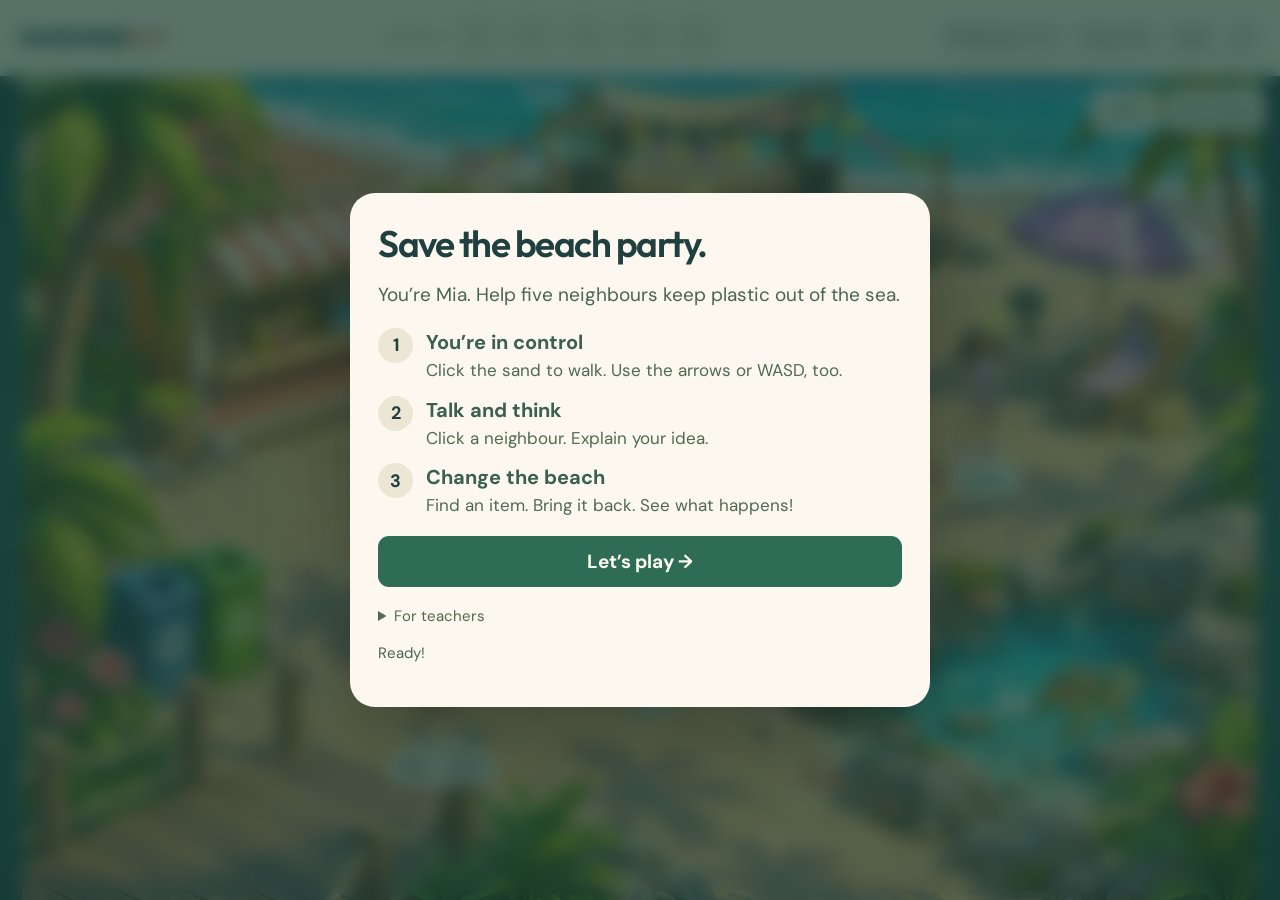
==== commit b352c61e: "Use non-modal side quests and a relaxed beach party" ====
--- a/index.html
+++ b/index.html
@@ -1,7 +1,7 @@
-<!doctype html><html lang="en"><head><meta charset="utf-8"><meta name="viewport" content="width=device-width,initial-scale=1,viewport-fit=cover"><title>Sunshine Bay — A Beach Adventure</title><link rel="stylesheet" href="game.css"><link rel="stylesheet" href="readability.css"><link rel="stylesheet" href="play.css?v=4"></head><body>
+<!doctype html><html lang="en"><head><meta charset="utf-8"><meta name="viewport" content="width=device-width,initial-scale=1,viewport-fit=cover"><title>Sunshine Bay — A Beach Adventure</title><link rel="stylesheet" href="game.css"><link rel="stylesheet" href="readability.css"><link rel="stylesheet" href="play.css?v=5"><link rel="stylesheet" href="ui-polish.css?v=5"><link rel="stylesheet" href="ui-polish.css?v=5"></head><body>
 <header><a class="logo" href="#">SUNSHINE<span>BAY</span></a><div class="inventory" aria-label="Backpack"><div class="inventory-label">BACKPACK</div><div id="inventorySlots"></div></div><nav><button id="questButton">⚑ Mission 1 / 5</button><button id="music" class="hidden">♫ Music off</button><button id="voice" aria-pressed="false">Voice off</button><button id="help">Help</button><button id="restart" title="New game" aria-label="New game">↻</button></nav></header>
-<main><section class="play-area"><div class="world-shell" id="shell"><div id="world"><img class="environment" src="assets/beach-living.png" alt="Sunny beach with a drinks stall, festival stage and turtle pool" draggable="false"><div id="entities"></div><div id="footprints"></div><div id="destination"></div><div id="particles"></div><div class="world-note" id="worldNote"></div></div><div class="scene-top"><span class="location">Click the sand to walk · Click a neighbour to talk</span><div><button id="camera">◎ Mia</button><button id="journalBtn">Our story</button></div></div><div class="walk-tip" id="walkTip"></div><div id="toast" role="status"></div><button id="resumeDialogue" class="hidden">Keep talking ↗</button><div id="partyBanner" class="hidden">SUNSHINE BAY FESTIVAL <span>You made it happen!</span></div></div></section></main>
-<div id="questPanel" class="mission-overlay hidden"><aside role="dialog" aria-label="Your mission"><button id="closeQuest" class="close-panel" aria-label="Close mission">×</button><div class="quest-top"><span class="overline">YOUR MISSION</span><span id="counter">01 / 05</span></div><h1 id="questTitle">The cup mountain</h1><div class="progress" id="progress"></div><p id="goal" class="goal"></p><button id="goTarget" class="go-target">Show on the beach →</button><p class="manual-note">You move Mia. Click the sand to choose her path.</p><div class="steps" id="steps"></div><div id="neighbours"></div><div class="speaking-tip"><p id="speakingTip"></p><button id="phrasesBtn">Need words? +</button><p id="phrases" class="hidden">We could… because…<br>What if we…?<br>First…, then…<br>This would protect marine life.</p></div></aside></div>
+<main><section class="play-area"><div class="world-shell" id="shell"><div id="world"><img class="environment" src="assets/beach-living.png" alt="Sunny beach with a drinks stall, festival stage and turtle pool" draggable="false"><div id="entities"></div><div id="footprints"></div><div id="destination"></div><div id="particles"></div><div class="world-note" id="worldNote"></div></div><div class="scene-top"><span class="location">Click the sand to walk · Click a neighbour to talk</span><div><button id="camera">◎ Mia</button><button id="journalBtn">Our story</button></div></div><div class="walk-tip" id="walkTip"></div><div id="toast" role="status"></div><button id="resumeDialogue" class="hidden">Keep talking ↗</button><div id="partyBanner" class="hidden">Beach party!</div></div></section></main>
+<div id="questPanel" class="mission-overlay hidden"><aside role="dialog" aria-label="Your mission"><button id="closeQuest" class="close-panel" aria-label="Close mission">×</button><div class="quest-top"><span class="overline">YOUR MISSION</span><span id="counter">01 / 05</span></div><h1 id="questTitle">The cup mountain</h1><div class="progress" id="progress"></div><p id="goal" class="goal"></p><button id="goTarget" class="go-target">Show me →</button><p class="manual-note">You move Mia. Click the sand to choose her path.</p><div class="steps" id="steps"></div><div id="neighbours"></div><div class="speaking-tip"><p id="speakingTip"></p><button id="phrasesBtn">Need words? +</button><p id="phrases" class="hidden">We could… because…<br>What if we…?<br>First…, then…<br>This would protect marine life.</p></div></aside></div>
 <section id="dialogue" class="dialogue hidden" role="dialog" aria-label="Character conversation"><div class="portrait-wrap"><div id="portrait" class="portrait"></div><span id="speakerRole"></span></div><div class="dialogue-main"><div class="dialogue-head"><b id="speaker"></b><span id="dialogueStep"></span><button id="closeDialogue" aria-label="Hide conversation">−</button></div><p id="npcLine" aria-live="polite"></p><p id="speakingPrompt"></p><div id="choices"></div><div id="answerArea" class="hidden"><div id="typingBox" class="hidden"><label for="answer">Your idea</label><textarea id="answer" rows="2" placeholder="We could… because…"></textarea><button id="send" class="primary">Send →</button></div><div class="answer-actions"><button id="oral" class="primary">I’ve said my idea ✓</button><button id="typingToggle" class="oral" aria-expanded="false">Type instead</button></div><p id="answerFeedback" role="status"></p></div><div id="dialogueActions"></div><div id="responseTag" class="response-tag"></div></div></section>
 <div id="overlay" class="overlay"><div class="welcome-card"><div class="welcome-copy"><h2>Save the beach party.</h2><p>You’re Mia. Help five neighbours keep plastic out of the sea.</p><div class="tutorial"><div><b>1</b><span><strong>You’re in control</strong>Click the sand to walk. Use the arrows or WASD, too.</span></div><div><b>2</b><span><strong>Talk and think</strong>Click a neighbour. Explain your idea.</span></div><div><b>3</b><span><strong>Change the beach</strong>Find an item. Bring it back. See what happens!</span></div></div><button id="start" class="primary">Let’s play →</button><details class="teacher-note"><summary>For teachers</summary><p>Speak first, then press “I’ve said my idea”. Characters have scripted replies. Typing is optional. Open ⚑ Mission for your next step.</p></details><p id="loading">Loading the beach…</p></div></div></div>
-<div id="journal" class="overlay hidden"><div class="journal-card"><div class="dialogue-head"><h2>Our beach story</h2><button id="closeJournal">Close ×</button></div><div id="journalContent"></div></div></div><script src="story.js?v=4"></script><script src="beach-life.js?v=4"></script><script src="game.js?v=4"></script></body></html>
+<div id="journal" class="overlay hidden"><div class="journal-card"><div class="dialogue-head"><h2>Our beach story</h2><button id="closeJournal">Close ×</button></div><div id="journalContent"></div></div></div><script src="story.js?v=5"></script><script src="beach-life.js?v=5"></script><script src="game.js?v=5"></script></body></html>
--- a/ui-polish.css
+++ b/ui-polish.css
@@ -0,0 +1,78 @@
+/* Lightweight side quest card. The beach stays bright and interactive. */
+.mission-overlay {
+  inset: auto 18px auto auto;
+  top: 96px;
+  width: min(330px, calc(100vw - 28px));
+  padding: 0;
+  display: block;
+  background: transparent;
+  backdrop-filter: none;
+  pointer-events: none;
+  animation: questSlideIn .38s cubic-bezier(.2,.7,.25,1);
+}
+.mission-overlay aside {
+  width: 100%; padding: 20px;
+  pointer-events: auto;
+  border: 1px solid #e4e6d4;
+  border-radius: 18px;
+  box-shadow: 0 8px 28px #264b4230;
+  max-height: calc(100dvh - 120px);
+}
+.mission-overlay .quest-top {min-height: 28px; padding-right: 35px}
+.mission-overlay .quest-top .overline,
+.mission-overlay h1,
+.mission-overlay .progress,
+.mission-overlay .manual-note {display: none !important}
+.mission-overlay .goal {font-size: 23px !important; margin: 10px 0 18px !important; line-height: 1.3}
+.mission-overlay .go-target {font-size: 18px; padding: 12px; min-height: 44px}
+.mission-overlay .speaking-tip {margin: 6px 0 0}
+.mission-overlay .speaking-tip button {font-size: 16px; min-height: 36px}
+.close-panel {top: 12px; right: 12px; width: 32px; height: 32px; font-size: 23px}
+.scene-top .location {display: none}
+.scene-top {justify-content: flex-end}
+#toast {font-size: 18px; width: fit-content; padding: 10px 16px}
+
+/* Relaxed guests, not a grid of rapidly rocking cutouts. */
+.beach-visitor .visitor-sprite {animation: none}
+.beach-visitor.relaxed .visitor-sprite {
+  animation: relaxedBreath var(--breath-time, 7s) ease-in-out var(--breath-delay, 0s) infinite;
+}
+.beach-visitor.relaxed {animation: guestArrive .8s ease-out both}
+.party-particle {font-size: 18px}
+.stage-party .actor .sprite {animation: none}
+.stage-party .questmark,
+.stage-party #entities .item,
+.stage-party #gloves-prop,
+.stage-party .visitor-bottle {display: none}
+.stage-lights {opacity: .22}
+.stage-lights i {
+  clip-path: none;
+  border-radius: 50%;
+  background: radial-gradient(ellipse at 50% 15%, #fff0b8, transparent 72%);
+  animation: warmLight 8s ease-in-out infinite alternate;
+}
+.stage-lights i:nth-child(2) {
+  background: radial-gradient(ellipse at 50% 15%, #ffdcaf, transparent 72%);
+  animation-delay: -4s;
+}
+#partyBanner {
+  top: 13px; left: 18px; transform: none;
+  font-size: 20px; font-weight: 700;
+  padding: 10px 18px; border-radius: 13px;
+  background: #fff8dfed; box-shadow: 0 4px 15px #254d3b22;
+}
+.festival-decoration {display: none}
+@keyframes questSlideIn {from {opacity: 0; translate: 32px 0} to {opacity: 1; translate: 0 0}}
+@keyframes relaxedBreath {50% {transform: translateY(-.8px)}}
+@keyframes warmLight {from {opacity: .55} to {opacity: .85}}
+@keyframes guestArrive {from {opacity: 0} to {opacity: 1}}
+@media (max-width: 1240px) {
+  .mission-overlay {top: 130px; right: 12px}
+  .mission-overlay aside {max-height: calc(100dvh - 145px)}
+}
+@media (max-width: 640px) {
+  .mission-overlay {width: min(290px, calc(100vw - 20px)); right: 10px}
+  .mission-overlay aside {padding: 17px}
+  .mission-overlay .goal {font-size: 21px !important}
+  #partyBanner {font-size: 17px; left: 10px; top: 52px; padding: 8px 13px}
+}
--- a/ui-polish.css
+++ b/ui-polish.css
@@ -0,0 +1,78 @@
+/* Lightweight side quest card. The beach stays bright and interactive. */
+.mission-overlay {
+  inset: auto 18px auto auto;
+  top: 96px;
+  width: min(330px, calc(100vw - 28px));
+  padding: 0;
+  display: block;
+  background: transparent;
+  backdrop-filter: none;
+  pointer-events: none;
+  animation: questSlideIn .38s cubic-bezier(.2,.7,.25,1);
+}
+.mission-overlay aside {
+  width: 100%; padding: 20px;
+  pointer-events: auto;
+  border: 1px solid #e4e6d4;
+  border-radius: 18px;
+  box-shadow: 0 8px 28px #264b4230;
+  max-height: calc(100dvh - 120px);
+}
+.mission-overlay .quest-top {min-height: 28px; padding-right: 35px}
+.mission-overlay .quest-top .overline,
+.mission-overlay h1,
+.mission-overlay .progress,
+.mission-overlay .manual-note {display: none !important}
+.mission-overlay .goal {font-size: 23px !important; margin: 10px 0 18px !important; line-height: 1.3}
+.mission-overlay .go-target {font-size: 18px; padding: 12px; min-height: 44px}
+.mission-overlay .speaking-tip {margin: 6px 0 0}
+.mission-overlay .speaking-tip button {font-size: 16px; min-height: 36px}
+.close-panel {top: 12px; right: 12px; width: 32px; height: 32px; font-size: 23px}
+.scene-top .location {display: none}
+.scene-top {justify-content: flex-end}
+#toast {font-size: 18px; width: fit-content; padding: 10px 16px}
+
+/* Relaxed guests, not a grid of rapidly rocking cutouts. */
+.beach-visitor .visitor-sprite {animation: none}
+.beach-visitor.relaxed .visitor-sprite {
+  animation: relaxedBreath var(--breath-time, 7s) ease-in-out var(--breath-delay, 0s) infinite;
+}
+.beach-visitor.relaxed {animation: guestArrive .8s ease-out both}
+.party-particle {font-size: 18px}
+.stage-party .actor .sprite {animation: none}
+.stage-party .questmark,
+.stage-party #entities .item,
+.stage-party #gloves-prop,
+.stage-party .visitor-bottle {display: none}
+.stage-lights {opacity: .22}
+.stage-lights i {
+  clip-path: none;
+  border-radius: 50%;
+  background: radial-gradient(ellipse at 50% 15%, #fff0b8, transparent 72%);
+  animation: warmLight 8s ease-in-out infinite alternate;
+}
+.stage-lights i:nth-child(2) {
+  background: radial-gradient(ellipse at 50% 15%, #ffdcaf, transparent 72%);
+  animation-delay: -4s;
+}
+#partyBanner {
+  top: 13px; left: 18px; transform: none;
+  font-size: 20px; font-weight: 700;
+  padding: 10px 18px; border-radius: 13px;
+  background: #fff8dfed; box-shadow: 0 4px 15px #254d3b22;
+}
+.festival-decoration {display: none}
+@keyframes questSlideIn {from {opacity: 0; translate: 32px 0} to {opacity: 1; translate: 0 0}}
+@keyframes relaxedBreath {50% {transform: translateY(-.8px)}}
+@keyframes warmLight {from {opacity: .55} to {opacity: .85}}
+@keyframes guestArrive {from {opacity: 0} to {opacity: 1}}
+@media (max-width: 1240px) {
+  .mission-overlay {top: 130px; right: 12px}
+  .mission-overlay aside {max-height: calc(100dvh - 145px)}
+}
+@media (max-width: 640px) {
+  .mission-overlay {width: min(290px, calc(100vw - 20px)); right: 10px}
+  .mission-overlay aside {padding: 17px}
+  .mission-overlay .goal {font-size: 21px !important}
+  #partyBanner {font-size: 17px; left: 10px; top: 52px; padding: 8px 13px}
+}
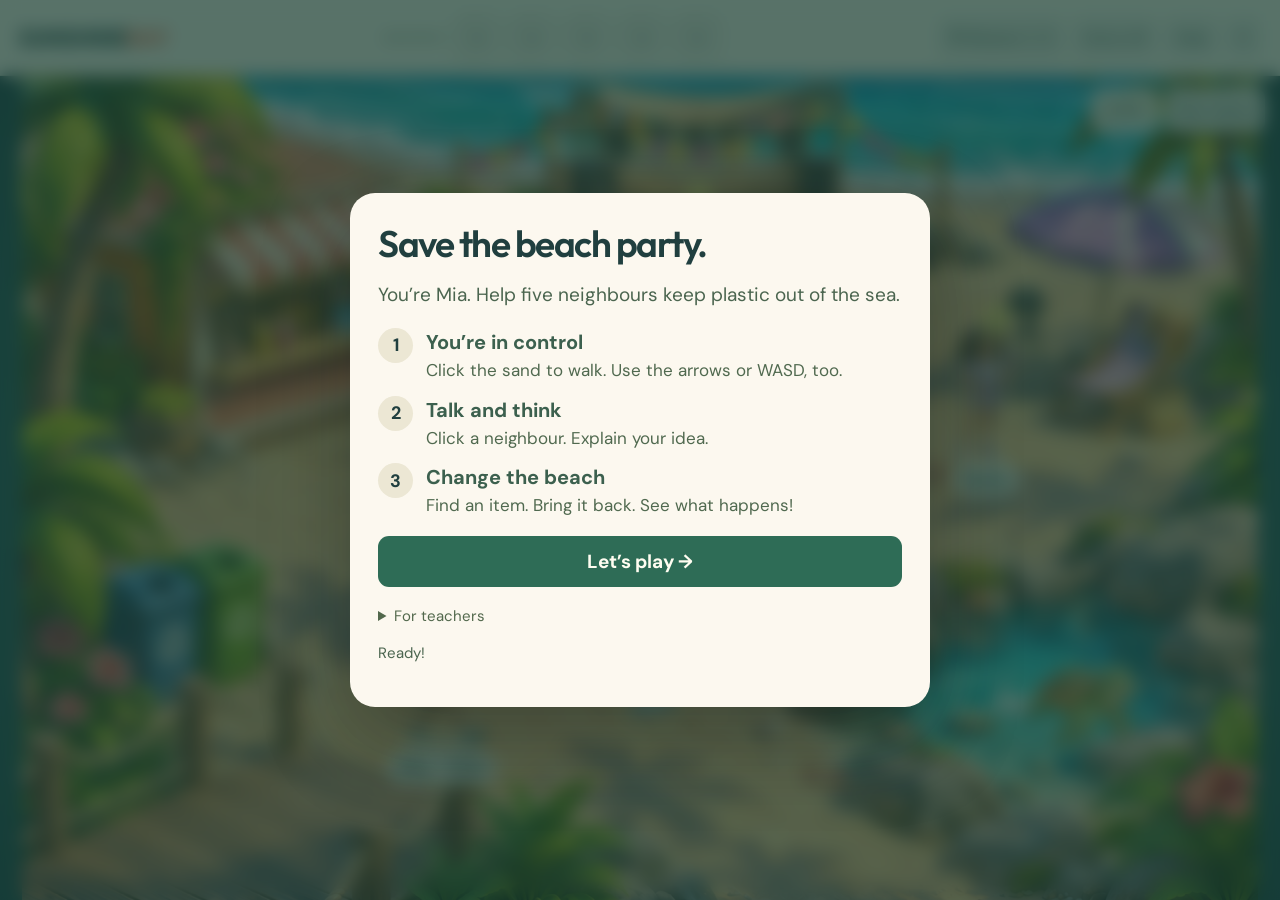
==== commit 71b1a2c7: "Keep quest clues clickable above characters" ====
--- a/index.html
+++ b/index.html
@@ -1,7 +1,7 @@
-<!doctype html><html lang="en"><head><meta charset="utf-8"><meta name="viewport" content="width=device-width,initial-scale=1,viewport-fit=cover"><title>Sunshine Bay — A Beach Adventure</title><link rel="stylesheet" href="game.css"><link rel="stylesheet" href="readability.css"><link rel="stylesheet" href="play.css?v=5"><link rel="stylesheet" href="ui-polish.css?v=5"><link rel="stylesheet" href="ui-polish.css?v=5"></head><body>
+<!doctype html><html lang="en"><head><meta charset="utf-8"><meta name="viewport" content="width=device-width,initial-scale=1,viewport-fit=cover"><title>Sunshine Bay — A Beach Adventure</title><link rel="stylesheet" href="game.css"><link rel="stylesheet" href="readability.css"><link rel="stylesheet" href="play.css?v=6"><link rel="stylesheet" href="ui-polish.css?v=6"><link rel="stylesheet" href="ui-polish.css?v=6"></head><body>
 <header><a class="logo" href="#">SUNSHINE<span>BAY</span></a><div class="inventory" aria-label="Backpack"><div class="inventory-label">BACKPACK</div><div id="inventorySlots"></div></div><nav><button id="questButton">⚑ Mission 1 / 5</button><button id="music" class="hidden">♫ Music off</button><button id="voice" aria-pressed="false">Voice off</button><button id="help">Help</button><button id="restart" title="New game" aria-label="New game">↻</button></nav></header>
 <main><section class="play-area"><div class="world-shell" id="shell"><div id="world"><img class="environment" src="assets/beach-living.png" alt="Sunny beach with a drinks stall, festival stage and turtle pool" draggable="false"><div id="entities"></div><div id="footprints"></div><div id="destination"></div><div id="particles"></div><div class="world-note" id="worldNote"></div></div><div class="scene-top"><span class="location">Click the sand to walk · Click a neighbour to talk</span><div><button id="camera">◎ Mia</button><button id="journalBtn">Our story</button></div></div><div class="walk-tip" id="walkTip"></div><div id="toast" role="status"></div><button id="resumeDialogue" class="hidden">Keep talking ↗</button><div id="partyBanner" class="hidden">Beach party!</div></div></section></main>
 <div id="questPanel" class="mission-overlay hidden"><aside role="dialog" aria-label="Your mission"><button id="closeQuest" class="close-panel" aria-label="Close mission">×</button><div class="quest-top"><span class="overline">YOUR MISSION</span><span id="counter">01 / 05</span></div><h1 id="questTitle">The cup mountain</h1><div class="progress" id="progress"></div><p id="goal" class="goal"></p><button id="goTarget" class="go-target">Show me →</button><p class="manual-note">You move Mia. Click the sand to choose her path.</p><div class="steps" id="steps"></div><div id="neighbours"></div><div class="speaking-tip"><p id="speakingTip"></p><button id="phrasesBtn">Need words? +</button><p id="phrases" class="hidden">We could… because…<br>What if we…?<br>First…, then…<br>This would protect marine life.</p></div></aside></div>
 <section id="dialogue" class="dialogue hidden" role="dialog" aria-label="Character conversation"><div class="portrait-wrap"><div id="portrait" class="portrait"></div><span id="speakerRole"></span></div><div class="dialogue-main"><div class="dialogue-head"><b id="speaker"></b><span id="dialogueStep"></span><button id="closeDialogue" aria-label="Hide conversation">−</button></div><p id="npcLine" aria-live="polite"></p><p id="speakingPrompt"></p><div id="choices"></div><div id="answerArea" class="hidden"><div id="typingBox" class="hidden"><label for="answer">Your idea</label><textarea id="answer" rows="2" placeholder="We could… because…"></textarea><button id="send" class="primary">Send →</button></div><div class="answer-actions"><button id="oral" class="primary">I’ve said my idea ✓</button><button id="typingToggle" class="oral" aria-expanded="false">Type instead</button></div><p id="answerFeedback" role="status"></p></div><div id="dialogueActions"></div><div id="responseTag" class="response-tag"></div></div></section>
 <div id="overlay" class="overlay"><div class="welcome-card"><div class="welcome-copy"><h2>Save the beach party.</h2><p>You’re Mia. Help five neighbours keep plastic out of the sea.</p><div class="tutorial"><div><b>1</b><span><strong>You’re in control</strong>Click the sand to walk. Use the arrows or WASD, too.</span></div><div><b>2</b><span><strong>Talk and think</strong>Click a neighbour. Explain your idea.</span></div><div><b>3</b><span><strong>Change the beach</strong>Find an item. Bring it back. See what happens!</span></div></div><button id="start" class="primary">Let’s play →</button><details class="teacher-note"><summary>For teachers</summary><p>Speak first, then press “I’ve said my idea”. Characters have scripted replies. Typing is optional. Open ⚑ Mission for your next step.</p></details><p id="loading">Loading the beach…</p></div></div></div>
-<div id="journal" class="overlay hidden"><div class="journal-card"><div class="dialogue-head"><h2>Our beach story</h2><button id="closeJournal">Close ×</button></div><div id="journalContent"></div></div></div><script src="story.js?v=5"></script><script src="beach-life.js?v=5"></script><script src="game.js?v=5"></script></body></html>
+<div id="journal" class="overlay hidden"><div class="journal-card"><div class="dialogue-head"><h2>Our beach story</h2><button id="closeJournal">Close ×</button></div><div id="journalContent"></div></div></div><script src="story.js?v=6"></script><script src="beach-life.js?v=6"></script><script src="game.js?v=6"></script></body></html>
--- a/ui-polish.css
+++ b/ui-polish.css
@@ -1,4 +1,8 @@
 /* Lightweight side quest card. The beach stays bright and interactive. */
+/* Active clues always sit above character silhouettes and nameplates. */
+#entities .hotspot {z-index: 3000 !important}
+#entities .beach-visitor,
+#entities .beach-visitor * {pointer-events: none !important}
 .mission-overlay {
   inset: auto 18px auto auto;
   top: 96px;
--- a/ui-polish.css
+++ b/ui-polish.css
@@ -1,4 +1,8 @@
 /* Lightweight side quest card. The beach stays bright and interactive. */
+/* Active clues always sit above character silhouettes and nameplates. */
+#entities .hotspot {z-index: 3000 !important}
+#entities .beach-visitor,
+#entities .beach-visitor * {pointer-events: none !important}
 .mission-overlay {
   inset: auto 18px auto auto;
   top: 96px;
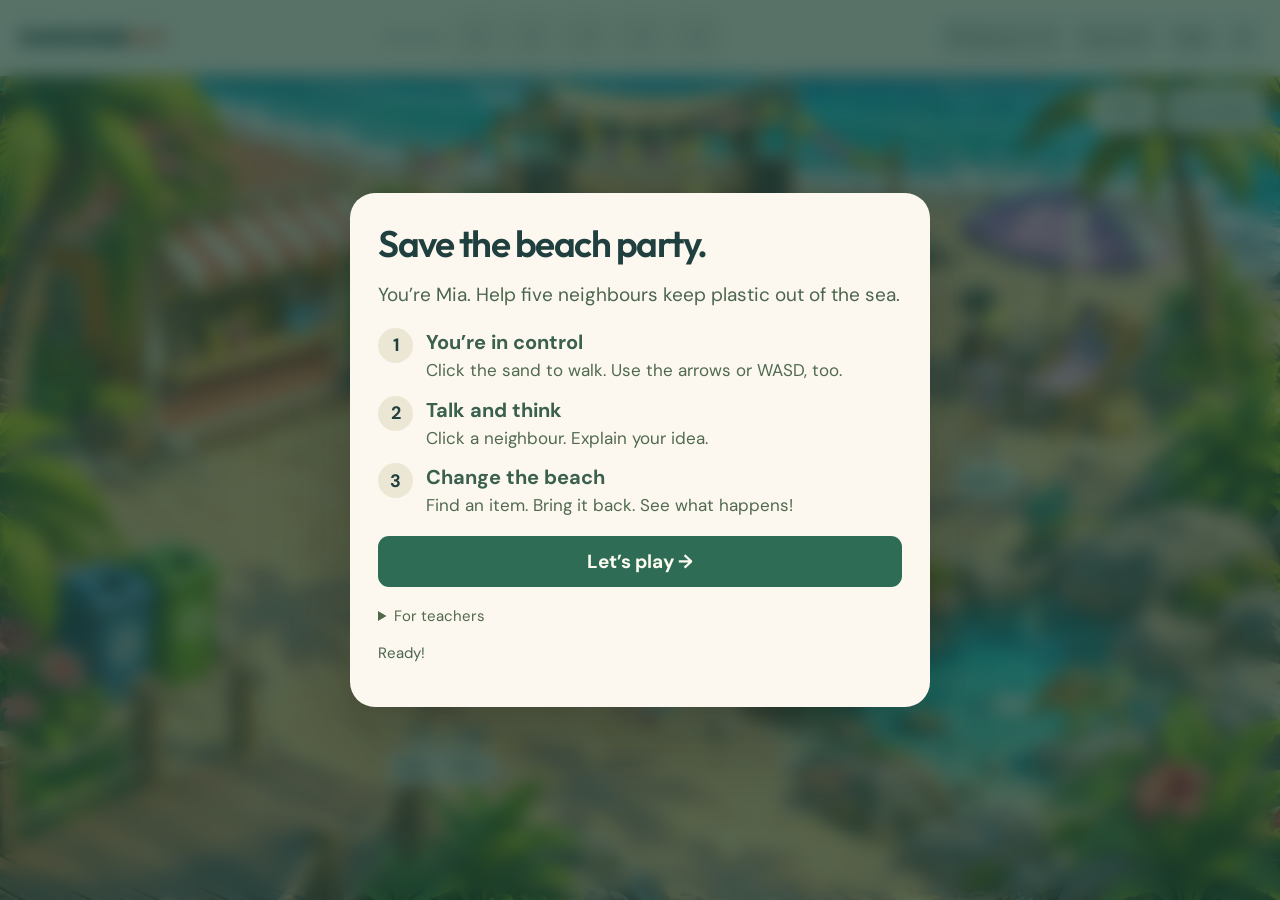
==== commit c9a284cc: "Spread beach visitors and add a full-screen panoramic background" ====
--- a/index.html
+++ b/index.html
@@ -1,7 +1,7 @@
-<!doctype html><html lang="en"><head><meta charset="utf-8"><meta name="viewport" content="width=device-width,initial-scale=1,viewport-fit=cover"><title>Sunshine Bay — A Beach Adventure</title><link rel="stylesheet" href="game.css"><link rel="stylesheet" href="readability.css"><link rel="stylesheet" href="play.css?v=6"><link rel="stylesheet" href="ui-polish.css?v=6"><link rel="stylesheet" href="ui-polish.css?v=6"></head><body>
+<!doctype html><html lang="en"><head><meta charset="utf-8"><meta name="viewport" content="width=device-width,initial-scale=1,viewport-fit=cover"><title>Sunshine Bay — A Beach Adventure</title><link rel="stylesheet" href="game.css"><link rel="stylesheet" href="readability.css"><link rel="stylesheet" href="play.css?v=8"><link rel="stylesheet" href="ui-polish.css?v=8"><link rel="stylesheet" href="ui-polish.css?v=8"></head><body>
 <header><a class="logo" href="#">SUNSHINE<span>BAY</span></a><div class="inventory" aria-label="Backpack"><div class="inventory-label">BACKPACK</div><div id="inventorySlots"></div></div><nav><button id="questButton">⚑ Mission 1 / 5</button><button id="music" class="hidden">♫ Music off</button><button id="voice" aria-pressed="false">Voice off</button><button id="help">Help</button><button id="restart" title="New game" aria-label="New game">↻</button></nav></header>
-<main><section class="play-area"><div class="world-shell" id="shell"><div id="world"><img class="environment" src="assets/beach-living.png" alt="Sunny beach with a drinks stall, festival stage and turtle pool" draggable="false"><div id="entities"></div><div id="footprints"></div><div id="destination"></div><div id="particles"></div><div class="world-note" id="worldNote"></div></div><div class="scene-top"><span class="location">Click the sand to walk · Click a neighbour to talk</span><div><button id="camera">◎ Mia</button><button id="journalBtn">Our story</button></div></div><div class="walk-tip" id="walkTip"></div><div id="toast" role="status"></div><button id="resumeDialogue" class="hidden">Keep talking ↗</button><div id="partyBanner" class="hidden">Beach party!</div></div></section></main>
+<main><section class="play-area"><div class="world-shell" id="shell"><div id="world"><img class="environment" src="assets/beach-panorama.png" alt="Sunny beach with a drinks stall, festival stage and turtle pool" draggable="false"><div id="entities"></div><div id="footprints"></div><div id="destination"></div><div id="particles"></div><div class="world-note" id="worldNote"></div></div><div class="scene-top"><span class="location">Click the sand to walk · Click a neighbour to talk</span><div><button id="camera">◎ Mia</button><button id="journalBtn">Our story</button></div></div><div class="walk-tip" id="walkTip"></div><div id="toast" role="status"></div><button id="resumeDialogue" class="hidden">Keep talking ↗</button><div id="partyBanner" class="hidden">Beach party!</div></div></section></main>
 <div id="questPanel" class="mission-overlay hidden"><aside role="dialog" aria-label="Your mission"><button id="closeQuest" class="close-panel" aria-label="Close mission">×</button><div class="quest-top"><span class="overline">YOUR MISSION</span><span id="counter">01 / 05</span></div><h1 id="questTitle">The cup mountain</h1><div class="progress" id="progress"></div><p id="goal" class="goal"></p><button id="goTarget" class="go-target">Show me →</button><p class="manual-note">You move Mia. Click the sand to choose her path.</p><div class="steps" id="steps"></div><div id="neighbours"></div><div class="speaking-tip"><p id="speakingTip"></p><button id="phrasesBtn">Need words? +</button><p id="phrases" class="hidden">We could… because…<br>What if we…?<br>First…, then…<br>This would protect marine life.</p></div></aside></div>
 <section id="dialogue" class="dialogue hidden" role="dialog" aria-label="Character conversation"><div class="portrait-wrap"><div id="portrait" class="portrait"></div><span id="speakerRole"></span></div><div class="dialogue-main"><div class="dialogue-head"><b id="speaker"></b><span id="dialogueStep"></span><button id="closeDialogue" aria-label="Hide conversation">−</button></div><p id="npcLine" aria-live="polite"></p><p id="speakingPrompt"></p><div id="choices"></div><div id="answerArea" class="hidden"><div id="typingBox" class="hidden"><label for="answer">Your idea</label><textarea id="answer" rows="2" placeholder="We could… because…"></textarea><button id="send" class="primary">Send →</button></div><div class="answer-actions"><button id="oral" class="primary">I’ve said my idea ✓</button><button id="typingToggle" class="oral" aria-expanded="false">Type instead</button></div><p id="answerFeedback" role="status"></p></div><div id="dialogueActions"></div><div id="responseTag" class="response-tag"></div></div></section>
 <div id="overlay" class="overlay"><div class="welcome-card"><div class="welcome-copy"><h2>Save the beach party.</h2><p>You’re Mia. Help five neighbours keep plastic out of the sea.</p><div class="tutorial"><div><b>1</b><span><strong>You’re in control</strong>Click the sand to walk. Use the arrows or WASD, too.</span></div><div><b>2</b><span><strong>Talk and think</strong>Click a neighbour. Explain your idea.</span></div><div><b>3</b><span><strong>Change the beach</strong>Find an item. Bring it back. See what happens!</span></div></div><button id="start" class="primary">Let’s play →</button><details class="teacher-note"><summary>For teachers</summary><p>Speak first, then press “I’ve said my idea”. Characters have scripted replies. Typing is optional. Open ⚑ Mission for your next step.</p></details><p id="loading">Loading the beach…</p></div></div></div>
-<div id="journal" class="overlay hidden"><div class="journal-card"><div class="dialogue-head"><h2>Our beach story</h2><button id="closeJournal">Close ×</button></div><div id="journalContent"></div></div></div><script src="story.js?v=6"></script><script src="beach-life.js?v=6"></script><script src="game.js?v=6"></script></body></html>
+<div id="journal" class="overlay hidden"><div class="journal-card"><div class="dialogue-head"><h2>Our beach story</h2><button id="closeJournal">Close ×</button></div><div id="journalContent"></div></div></div><script src="story.js?v=8"></script><script src="beach-life.js?v=8"></script><script src="game.js?v=8"></script></body></html>
--- a/ui-polish.css
+++ b/ui-polish.css
@@ -1,4 +1,8 @@
 /* Lightweight side quest card. The beach stays bright and interactive. */
+/* Wide artwork extends beyond the logical playfield, filling the viewport. */
+.world-shell {background: #e5c591 url('assets/beach-panorama.png') center / cover no-repeat}
+#world {overflow: visible}
+#world .environment {width: 3072px; height: 1024px; left: -768px; top: 0; max-width: none}
 /* Active clues always sit above character silhouettes and nameplates. */
 #entities .hotspot {z-index: 3000 !important}
 #entities .beach-visitor,
--- a/ui-polish.css
+++ b/ui-polish.css
@@ -1,4 +1,8 @@
 /* Lightweight side quest card. The beach stays bright and interactive. */
+/* Wide artwork extends beyond the logical playfield, filling the viewport. */
+.world-shell {background: #e5c591 url('assets/beach-panorama.png') center / cover no-repeat}
+#world {overflow: visible}
+#world .environment {width: 3072px; height: 1024px; left: -768px; top: 0; max-width: none}
 /* Active clues always sit above character silhouettes and nameplates. */
 #entities .hotspot {z-index: 3000 !important}
 #entities .beach-visitor,
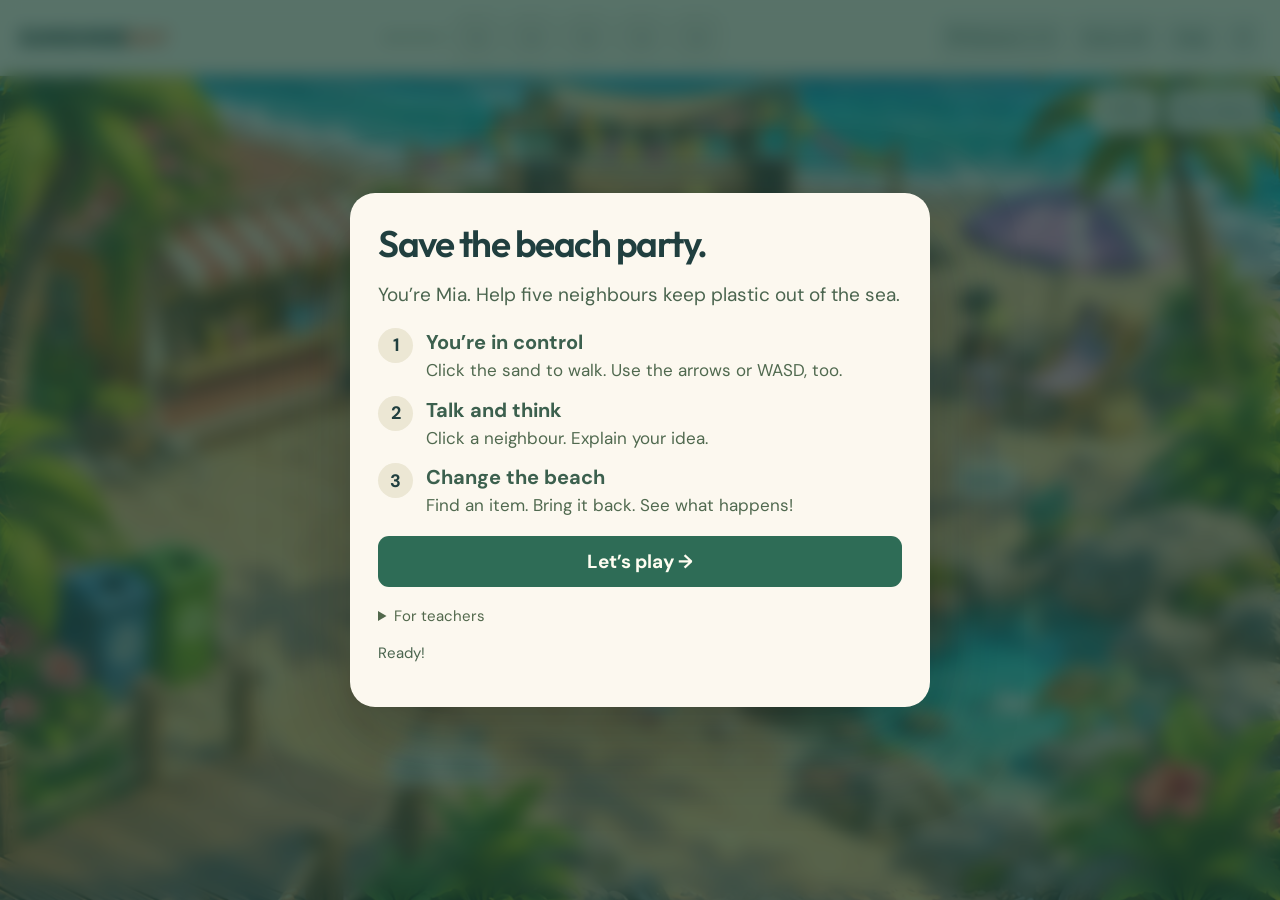
==== commit 061105bd: "Add animated beach cleanup and musical festival finale" ====
--- a/index.html
+++ b/index.html
@@ -1,7 +1,7 @@
-<!doctype html><html lang="en"><head><meta charset="utf-8"><meta name="viewport" content="width=device-width,initial-scale=1,viewport-fit=cover"><title>Sunshine Bay — A Beach Adventure</title><link rel="stylesheet" href="game.css"><link rel="stylesheet" href="readability.css"><link rel="stylesheet" href="play.css?v=8"><link rel="stylesheet" href="ui-polish.css?v=8"><link rel="stylesheet" href="ui-polish.css?v=8"></head><body>
+<!doctype html><html lang="en"><head><meta charset="utf-8"><meta name="viewport" content="width=device-width,initial-scale=1,viewport-fit=cover"><title>Sunshine Bay — A Beach Adventure</title><link rel="stylesheet" href="game.css"><link rel="stylesheet" href="readability.css"><link rel="stylesheet" href="play.css?v=10"><link rel="stylesheet" href="ui-polish.css?v=10"><link rel="stylesheet" href="festival.css?v=10"></head><body>
 <header><a class="logo" href="#">SUNSHINE<span>BAY</span></a><div class="inventory" aria-label="Backpack"><div class="inventory-label">BACKPACK</div><div id="inventorySlots"></div></div><nav><button id="questButton">⚑ Mission 1 / 5</button><button id="music" class="hidden">♫ Music off</button><button id="voice" aria-pressed="false">Voice off</button><button id="help">Help</button><button id="restart" title="New game" aria-label="New game">↻</button></nav></header>
 <main><section class="play-area"><div class="world-shell" id="shell"><div id="world"><img class="environment" src="assets/beach-panorama.png" alt="Sunny beach with a drinks stall, festival stage and turtle pool" draggable="false"><div id="entities"></div><div id="footprints"></div><div id="destination"></div><div id="particles"></div><div class="world-note" id="worldNote"></div></div><div class="scene-top"><span class="location">Click the sand to walk · Click a neighbour to talk</span><div><button id="camera">◎ Mia</button><button id="journalBtn">Our story</button></div></div><div class="walk-tip" id="walkTip"></div><div id="toast" role="status"></div><button id="resumeDialogue" class="hidden">Keep talking ↗</button><div id="partyBanner" class="hidden">Beach party!</div></div></section></main>
 <div id="questPanel" class="mission-overlay hidden"><aside role="dialog" aria-label="Your mission"><button id="closeQuest" class="close-panel" aria-label="Close mission">×</button><div class="quest-top"><span class="overline">YOUR MISSION</span><span id="counter">01 / 05</span></div><h1 id="questTitle">The cup mountain</h1><div class="progress" id="progress"></div><p id="goal" class="goal"></p><button id="goTarget" class="go-target">Show me →</button><p class="manual-note">You move Mia. Click the sand to choose her path.</p><div class="steps" id="steps"></div><div id="neighbours"></div><div class="speaking-tip"><p id="speakingTip"></p><button id="phrasesBtn">Need words? +</button><p id="phrases" class="hidden">We could… because…<br>What if we…?<br>First…, then…<br>This would protect marine life.</p></div></aside></div>
 <section id="dialogue" class="dialogue hidden" role="dialog" aria-label="Character conversation"><div class="portrait-wrap"><div id="portrait" class="portrait"></div><span id="speakerRole"></span></div><div class="dialogue-main"><div class="dialogue-head"><b id="speaker"></b><span id="dialogueStep"></span><button id="closeDialogue" aria-label="Hide conversation">−</button></div><p id="npcLine" aria-live="polite"></p><p id="speakingPrompt"></p><div id="choices"></div><div id="answerArea" class="hidden"><div id="typingBox" class="hidden"><label for="answer">Your idea</label><textarea id="answer" rows="2" placeholder="We could… because…"></textarea><button id="send" class="primary">Send →</button></div><div class="answer-actions"><button id="oral" class="primary">I’ve said my idea ✓</button><button id="typingToggle" class="oral" aria-expanded="false">Type instead</button></div><p id="answerFeedback" role="status"></p></div><div id="dialogueActions"></div><div id="responseTag" class="response-tag"></div></div></section>
 <div id="overlay" class="overlay"><div class="welcome-card"><div class="welcome-copy"><h2>Save the beach party.</h2><p>You’re Mia. Help five neighbours keep plastic out of the sea.</p><div class="tutorial"><div><b>1</b><span><strong>You’re in control</strong>Click the sand to walk. Use the arrows or WASD, too.</span></div><div><b>2</b><span><strong>Talk and think</strong>Click a neighbour. Explain your idea.</span></div><div><b>3</b><span><strong>Change the beach</strong>Find an item. Bring it back. See what happens!</span></div></div><button id="start" class="primary">Let’s play →</button><details class="teacher-note"><summary>For teachers</summary><p>Speak first, then press “I’ve said my idea”. Characters have scripted replies. Typing is optional. Open ⚑ Mission for your next step.</p></details><p id="loading">Loading the beach…</p></div></div></div>
-<div id="journal" class="overlay hidden"><div class="journal-card"><div class="dialogue-head"><h2>Our beach story</h2><button id="closeJournal">Close ×</button></div><div id="journalContent"></div></div></div><script src="story.js?v=8"></script><script src="beach-life.js?v=8"></script><script src="game.js?v=8"></script></body></html>
+<div id="journal" class="overlay hidden"><div class="journal-card"><div class="dialogue-head"><h2>Our beach story</h2><button id="closeJournal">Close ×</button></div><div id="journalContent"></div></div></div><script src="story.js?v=10"></script><script src="celebration.js?v=10"></script><script src="beach-life.js?v=10"></script><script src="game.js?v=10"></script></body></html>
--- a/ui-polish.css
+++ b/ui-polish.css
@@ -74,13 +74,35 @@
 @keyframes relaxedBreath {50% {transform: translateY(-.8px)}}
 @keyframes warmLight {from {opacity: .55} to {opacity: .85}}
 @keyframes guestArrive {from {opacity: 0} to {opacity: 1}}
+/* Keep conversations in a compact left panel, leaving the beach visible. */
+.dialogue {
+  left: 14px; right: auto; top: 96px; bottom: auto;
+  transform: none; width: min(390px, calc(100vw - 28px));
+  max-height: calc(100dvh - 112px);
+  display: block; padding: 18px;
+  animation: dialogueSlideIn .3s ease-out;
+}
+.dialogue .portrait-wrap {position: absolute; left: 16px; top: 14px; width: 48px}
+.dialogue .portrait {width: 48px; height: 60px}
+.dialogue .dialogue-head {margin-left: 58px; min-height: 56px}
+.dialogue .dialogue-head b {font-size: 24px}
+.dialogue #npcLine {font-size: 21px; line-height: 1.35; margin: 12px 0}
+.dialogue #speakingPrompt {font-size: 17px; line-height: 1.4}
+.dialogue #choices {gap: 7px}
+.dialogue #choices button {font-size: 16px; padding: 10px 12px; min-height: 42px}
+.dialogue .primary,.dialogue .oral {font-size: 17px; padding: 10px 13px; min-height: 43px}
+.dialogue .answer-actions {gap: 7px; flex-wrap: wrap}
+.dialogue textarea {font-size: 18px; min-height: 70px}
+@keyframes dialogueSlideIn {from {opacity: 0; translate: -24px 0} to {opacity: 1; translate: 0 0}}
 @media (max-width: 1240px) {
   .mission-overlay {top: 130px; right: 12px}
   .mission-overlay aside {max-height: calc(100dvh - 145px)}
+  .dialogue {top: 130px; max-height: calc(100dvh - 144px)}
 }
 @media (max-width: 640px) {
   .mission-overlay {width: min(290px, calc(100vw - 20px)); right: 10px}
   .mission-overlay aside {padding: 17px}
   .mission-overlay .goal {font-size: 21px !important}
   #partyBanner {font-size: 17px; left: 10px; top: 52px; padding: 8px 13px}
+  .dialogue {left: 10px; width: min(370px, calc(100vw - 20px)); padding: 15px}
 }
--- a/festival.css
+++ b/festival.css
@@ -0,0 +1,13 @@
+.cleanup-worker {position:absolute;width:175px;height:175px;transform:translate(-50%,-100%);pointer-events:none;opacity:0;transition:opacity .4s;filter:drop-shadow(0 7px 3px #46553e33)}
+.cleanup-worker.working {opacity:1}
+.worker-sprite {width:100%;height:100%;background:url('assets/cleanup-cycle.png');background-size:400% 200%;background-repeat:no-repeat}
+.worker-bag {display:none;position:absolute;left:57%;top:60%;width:32px;height:42px;background:linear-gradient(100deg,#737e75,#abb5a8 48%,#69756d);clip-path:polygon(42% 0,62% 0,65% 12%,85% 26%,100% 85%,78% 100%,19% 96%,0 80%,17% 25%,39% 12%);border-radius:40%;filter:drop-shadow(0 3px 2px #27352d44)}
+.cleanup-worker.carrying .worker-bag {display:block}
+#festivalFireworks {position:fixed;inset:0;width:100%;height:100%;pointer-events:none;z-index:26}
+.music-notes {position:absolute;left:43%;top:4%;width:25%;height:25%;z-index:4;pointer-events:none;overflow:visible}
+.music-notes span {position:absolute;bottom:0;font-size:48px;font-weight:700;color:#f6ca68;text-shadow:0 2px 8px #8b6e4333;animation:floatingNote var(--note-time,5s) linear var(--note-delay,0s) infinite}
+.music-notes span:nth-child(2n) {color:#65bbae}
+.music-notes span:nth-child(3n) {color:#d28bb2}
+@keyframes floatingNote {0%{opacity:0;transform:translate(0,30px) rotate(-8deg)}20%{opacity:.95}80%{opacity:.8}100%{opacity:0;transform:translate(45px,-160px) rotate(9deg)}}
+#music.music-pending {background:#f5d78f;animation:musicInvite 2s ease-in-out infinite}
+@keyframes musicInvite {50%{box-shadow:0 0 0 4px #f3d58844}}
